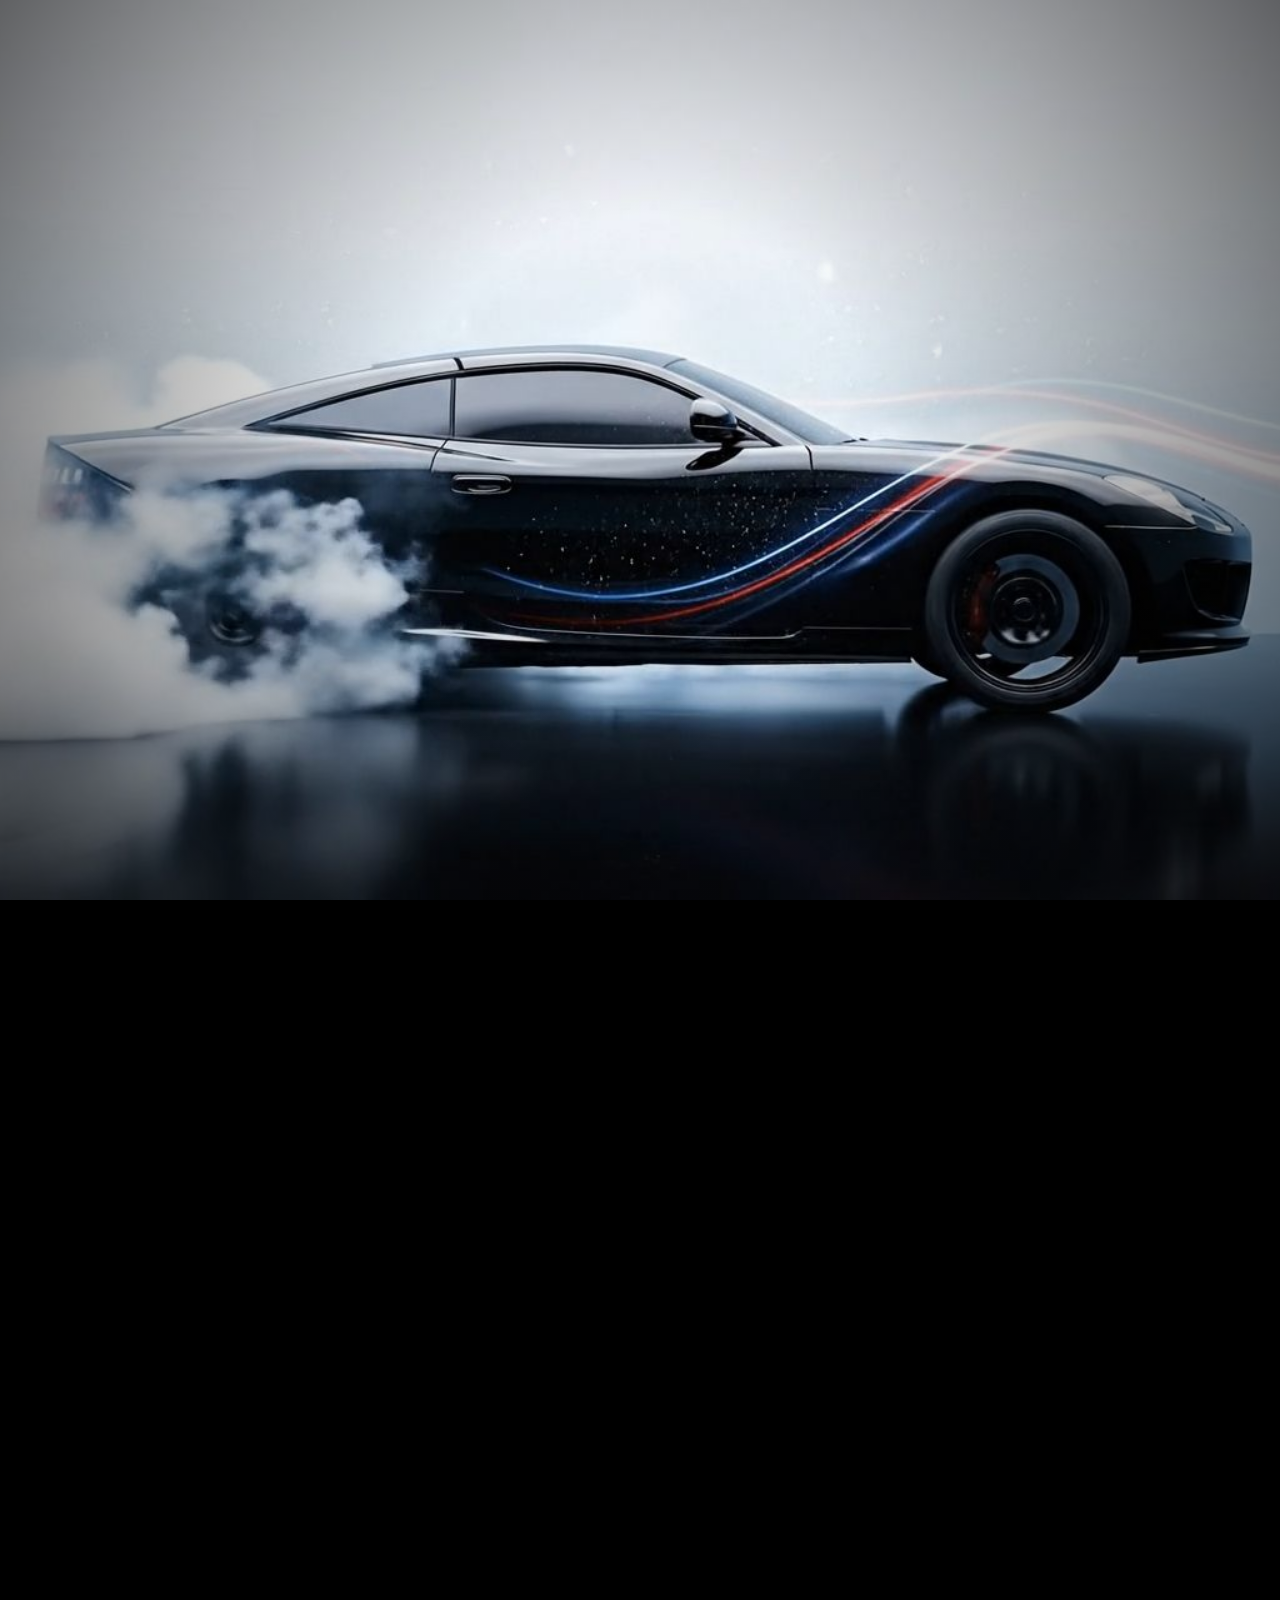
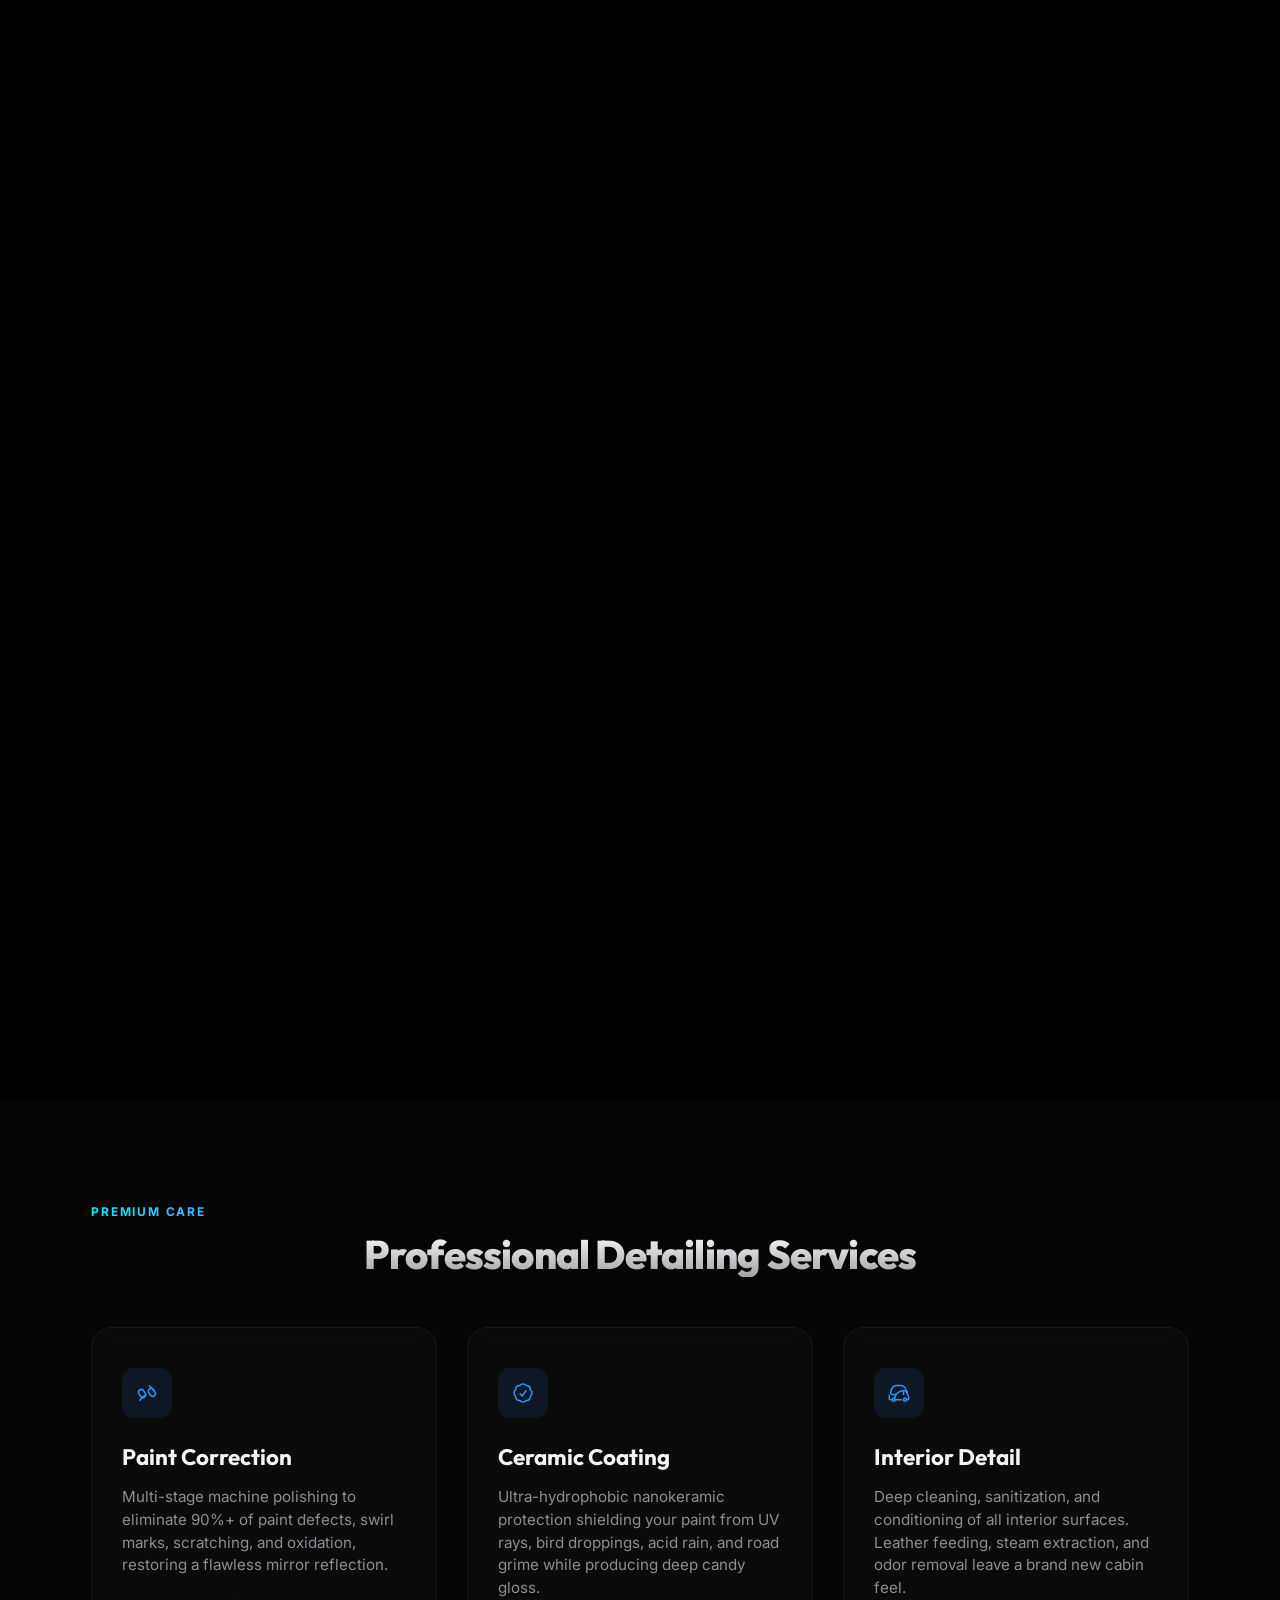
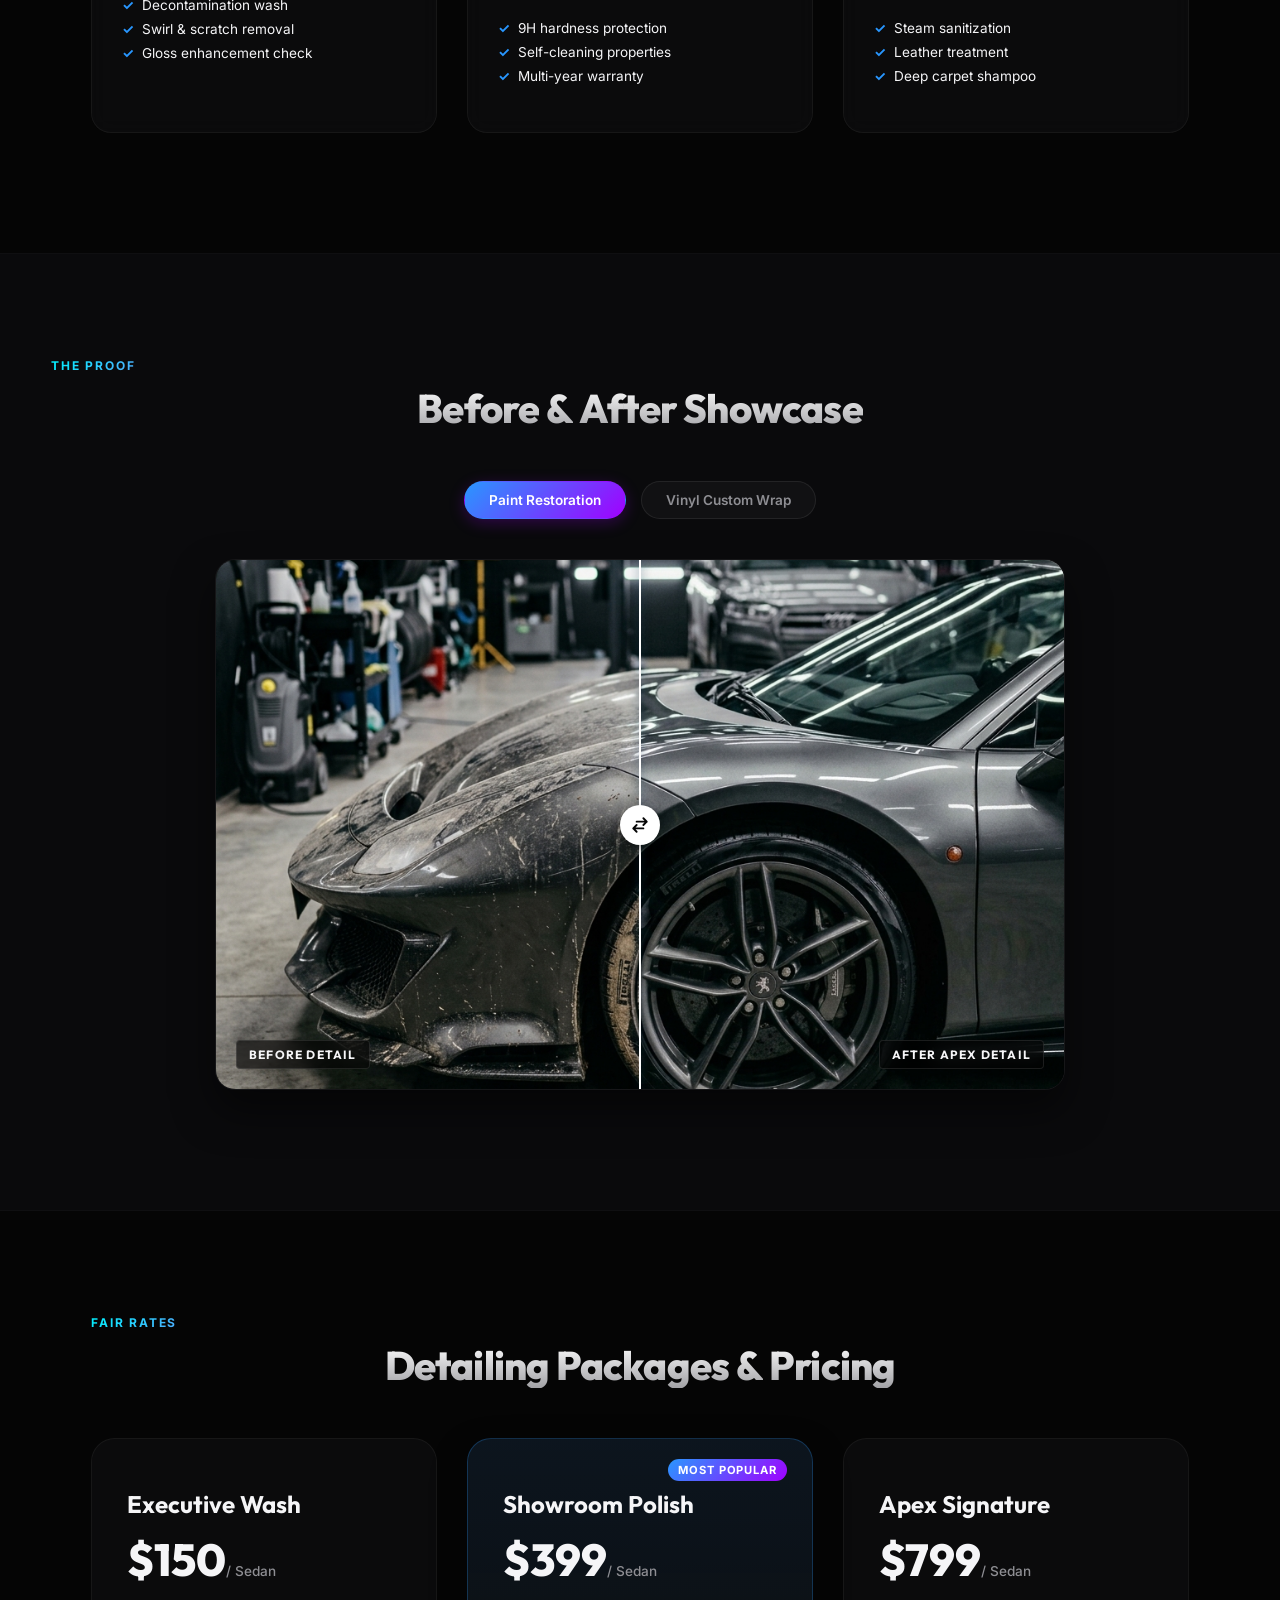
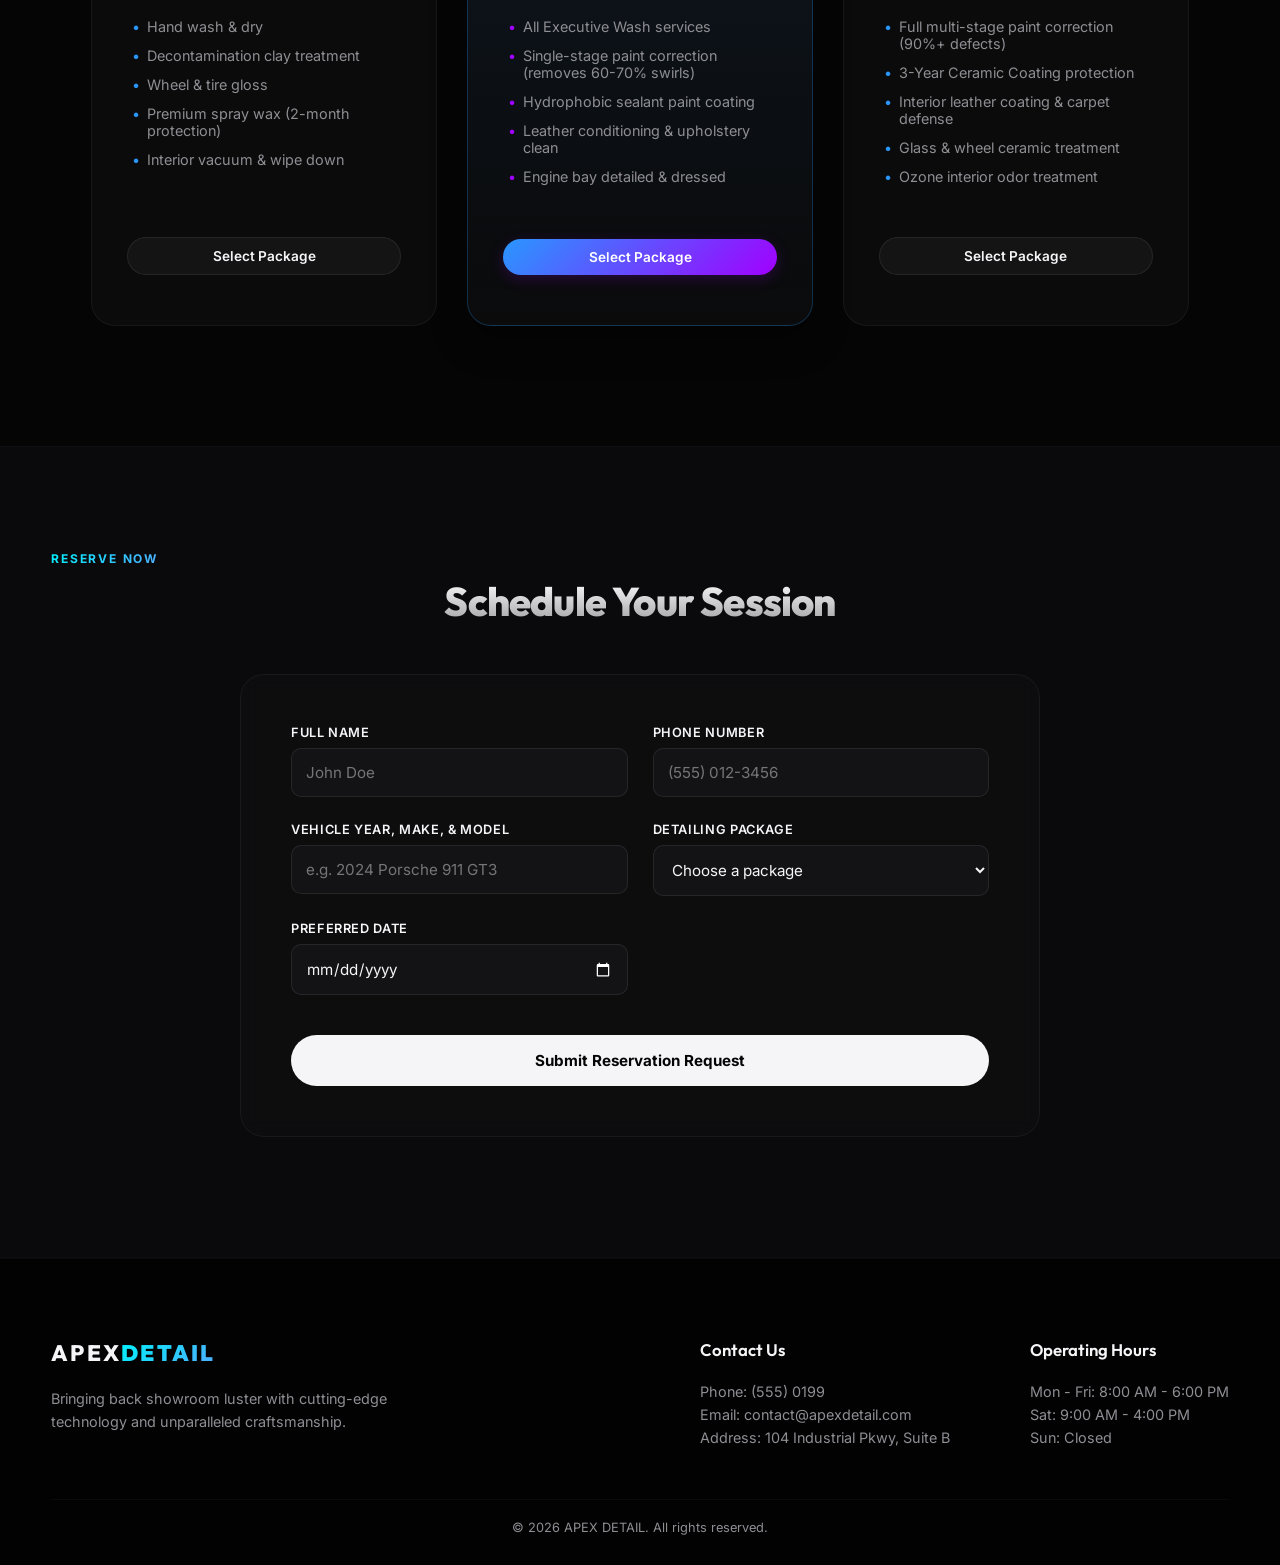
==== index.html @ 8cdaa6b2 "Initial commit" ====
<!DOCTYPE html>
<html lang="en">
<head>
    <meta charset="UTF-8">
    <meta name="viewport" content="width=device-width, initial-scale=1.0">
    <title>APEX DETAIL | High-End Automotive Detailing</title>
    <!-- Google Fonts for typography -->
    <link rel="preconnect" href="https://fonts.googleapis.com">
    <link rel="preconnect" href="https://fonts.gstatic.com" crossorigin>
    <link href="https://fonts.googleapis.com/css2?family=Inter:wght@300;400;500;600;700&family=Outfit:wght@400;500;600;700;800;900&display=swap" rel="stylesheet">
    <link rel="stylesheet" href="styles.css">
</head>
<body>
    <!-- Preloader Overlay -->
    <div id="loader-overlay" class="loader-overlay">
        <div class="loader-bar-container">
            <div id="loader-bar-fill" class="loader-bar-fill"></div>
        </div>
    </div>

    <!-- Main Sticky Canvas Hero -->
    <div class="hero-scroll-container">
        <div class="canvas-container">
            <canvas id="animation-canvas"></canvas>
            <div class="canvas-gradient-overlay"></div>
        </div>
    </div>

    <!-- Hidden / Fade-in Sticky Header -->
    <header class="main-header" id="main-header">
        <div class="header-container">
            <a href="#" class="logo">APEX<span>DETAIL</span></a>
            <nav class="nav-links">
                <a href="#services">Services</a>
                <a href="#before-after">Showcase</a>
                <a href="#pricing">Pricing</a>
                <a href="#booking">Book Now</a>
            </nav>
            <div class="header-actions">
                <a href="tel:+15550199" class="phone-link">
                    <svg xmlns="http://www.w3.org/2000/svg" viewBox="0 0 24 24" fill="currentColor" width="16" height="16" style="vertical-align: middle; margin-right: 4px;"><path d="M6.62 10.79a15.15 15.15 0 006.59 6.59l2.2-2.2c.27-.27.67-.36 1.02-.24 1.12.37 2.33.57 3.57.57.55 0 1 .45 1 1V20c0 .55-.45 1-1 1-9.39 0-17-7.61-17-17 0-.55.45-1 1-1h3.5c.55 0 1 .45 1 1 0 1.25.2 2.45.57 3.57.11.35.03.74-.25 1.02l-2.2 2.2z"/></svg>
                    (555) 0199
                </a>
                <a href="#booking" class="btn btn-header">Reserve Spot</a>
            </div>
        </div>
    </header>

    <!-- Main Web Content revealed after the scroll animation -->
    <main class="site-content">
        <!-- Services Section -->
        <section id="services" class="content-section">
            <div class="section-container">
                <div class="badge-wrapper animate-on-scroll">
                    <span class="section-badge">Premium Care</span>
                </div>
                <h2 class="section-title text-reveal animate-on-scroll">Professional Detailing Services</h2>
                
                <div class="services-grid">
                    <!-- Service Card 1 -->
                    <div class="service-card animate-on-scroll">
                        <div class="service-icon">
                            <svg xmlns="http://www.w3.org/2000/svg" fill="none" viewBox="0 0 24 24" stroke="currentColor" stroke-width="1.5" width="24" height="24">
                                <path stroke-linecap="round" stroke-linejoin="round" d="M9.53 16.122l.188-.188a3 3 0 00.43-3.74L8.38 9.38a3 3 0 00-3.74-.43l-.188.188a3 3 0 00-.43 3.74l1.77 2.77a3 3 0 003.74.43zM14.47 7.878l-.188.188a3 3 0 00-.43 3.74l1.77 2.77a3 3 0 003.74.43l.188-.188a3 3 0 00.43-3.74l-1.77-2.77a3 3 0 00-3.74-.43z" />
                                <path stroke-linecap="round" stroke-linejoin="round" d="M14.25 4.75L19.25 9.75M4.75 19.25L9.75 14.25" />
                            </svg>
                        </div>
                        <h3>Paint Correction</h3>
                        <p>Multi-stage machine polishing to eliminate 90%+ of paint defects, swirl marks, scratching, and oxidation, restoring a flawless mirror reflection.</p>
                        <ul class="service-list">
                            <li>Decontamination wash</li>
                            <li>Swirl & scratch removal</li>
                            <li>Gloss enhancement check</li>
                        </ul>
                    </div>

                    <!-- Service Card 2 -->
                    <div class="service-card animate-on-scroll">
                        <div class="service-icon">
                            <svg xmlns="http://www.w3.org/2000/svg" fill="none" viewBox="0 0 24 24" stroke="currentColor" stroke-width="1.5" width="24" height="24">
                                <path stroke-linecap="round" stroke-linejoin="round" d="M9 12.75L11.25 15 15 9.75M21 12c0 1.268-.63 2.39-1.593 3.068a3.745 3.745 0 01-1.043 3.296 3.745 3.745 0 01-3.296 1.043A3.745 3.745 0 0112 21c-1.268 0-2.39-.63-3.068-1.593a3.746 3.746 0 01-3.296-1.043 3.746 3.746 0 01-1.043-3.296A3.745 3.745 0 013 12c0-1.268.63-2.39 1.593-3.068a3.745 3.745 0 011.043-3.296 3.746 3.746 0 013.296-1.043A3.746 3.746 0 0112 3c1.268 0 2.39.63 3.068 1.593a3.746 3.746 0 013.296 1.043 3.746 3.746 0 011.043 3.296A3.745 3.745 0 0121 12z" />
                            </svg>
                        </div>
                        <h3>Ceramic Coating</h3>
                        <p>Ultra-hydrophobic nanokeramic protection shielding your paint from UV rays, bird droppings, acid rain, and road grime while producing deep candy gloss.</p>
                        <ul class="service-list">
                            <li>9H hardness protection</li>
                            <li>Self-cleaning properties</li>
                            <li>Multi-year warranty</li>
                        </ul>
                    </div>

                    <!-- Service Card 3 -->
                    <div class="service-card animate-on-scroll">
                        <div class="service-icon">
                            <svg xmlns="http://www.w3.org/2000/svg" fill="none" viewBox="0 0 24 24" stroke="currentColor" stroke-width="1.5" width="24" height="24">
                                <path stroke-linecap="round" stroke-linejoin="round" d="M8.25 18.75a1.5 1.5 0 01-3 0m3 0a1.5 1.5 0 00-3 0m3 0h6m-9 0H3.375a1.125 1.125 0 01-1.125-1.125V14.25m17.25 4.5a1.5 1.5 0 01-3 0m3 0a1.5 1.5 0 00-3 0m3 0h1.125c.621 0 1.129-.504 1.09-1.124l-.077-1.248a8.978 8.978 0 00-2.528-5.468A5.962 5.962 0 0014.25 4.5h-4.5a5.962 5.962 0 00-3.375 1.037 8.978 8.978 0 00-2.528 5.468l-.077 1.248a1.128 1.128 0 001.09 1.124H9m11.25-1.5v-1.125c0-.621-.504-1.125-1.125-1.125H16.5a9 9 0 00-9 9M16.5 13.5v-2.25" />
                            </svg>
                        </div>
                        <h3>Interior Detail</h3>
                        <p>Deep cleaning, sanitization, and conditioning of all interior surfaces. Leather feeding, steam extraction, and odor removal leave a brand new cabin feel.</p>
                        <ul class="service-list">
                            <li>Steam sanitization</li>
                            <li>Leather treatment</li>
                            <li>Deep carpet shampoo</li>
                        </ul>
                    </div>
                </div>
            </div>
        </section>

        <!-- Before & After Comparison Showcase -->
        <section id="before-after" class="content-section section-alt">
            <div class="section-container">
                <div class="badge-wrapper animate-on-scroll">
                    <span class="section-badge">The Proof</span>
                </div>
                <h2 class="section-title text-reveal animate-on-scroll">Before & After Showcase</h2>
                
                <!-- Toggle Tabs -->
                <div class="showcase-tabs animate-on-scroll">
                    <button class="tab-btn active" data-target="paint">Paint Restoration</button>
                    <button class="tab-btn" data-target="wrap">Vinyl Custom Wrap</button>
                </div>
                
                <div class="slider-wrapper animate-on-scroll">
                    <div class="before-after-container" id="before-after-container">
                        <!-- Before Image Container -->
                        <div class="img-container before-image">
                            <img src="car_before.jpg" alt="Car before detailing" id="slider-before-img">
                            <div class="image-label label-before" id="slider-before-label">BEFORE DETAIL</div>
                        </div>
                        <!-- After Image Container (Clipped dynamically by JS) -->
                        <div class="img-container after-image" id="after-image-container">
                            <img src="car_after.jpg" alt="Car after detailing" id="slider-after-img">
                            <div class="image-label label-after" id="slider-after-label">AFTER APEX DETAIL</div>
                        </div>
                        <!-- Interactive Handle Line -->
                        <div class="slider-handle" id="slider-handle">
                            <div class="slider-line"></div>
                            <div class="slider-button">
                                <svg xmlns="http://www.w3.org/2000/svg" fill="none" viewBox="0 0 24 24" stroke="currentColor" stroke-width="2.5" width="18" height="18">
                                    <path stroke-linecap="round" stroke-linejoin="round" d="M7.5 21L3 16.5m0 0L7.5 12M3 16.5h13.5m0-13.5L21 7.5m0 0L16.5 12M21 7.5H7.5" />
                                </svg>
                            </div>
                        </div>
                    </div>
                </div>
            </div>
        </section>

        <!-- Pricing Packages Section -->
        <section id="pricing" class="content-section">
            <div class="section-container">
                <div class="badge-wrapper animate-on-scroll">
                    <span class="section-badge">Fair Rates</span>
                </div>
                <h2 class="section-title text-reveal animate-on-scroll">Detailing Packages & Pricing</h2>

                <div class="pricing-grid">
                    <!-- Card 1 -->
                    <div class="pricing-card animate-on-scroll">
                        <div class="pricing-header">
                            <h3>Executive Wash</h3>
                            <div class="price">$150<span>/ Sedan</span></div>
                        </div>
                        <ul class="pricing-features">
                            <li>Hand wash & dry</li>
                            <li>Decontamination clay treatment</li>
                            <li>Wheel & tire gloss</li>
                            <li>Premium spray wax (2-month protection)</li>
                            <li>Interior vacuum & wipe down</li>
                        </ul>
                        <a href="#booking" class="btn btn-pricing-secondary">Select Package</a>
                    </div>

                    <!-- Card 2 (Featured) -->
                    <div class="pricing-card featured animate-on-scroll">
                        <div class="pricing-badge">Most Popular</div>
                        <div class="pricing-header">
                            <h3>Showroom Polish</h3>
                            <div class="price">$399<span>/ Sedan</span></div>
                        </div>
                        <ul class="pricing-features">
                            <li>All Executive Wash services</li>
                            <li>Single-stage paint correction (removes 60-70% swirls)</li>
                            <li>Hydrophobic sealant paint coating</li>
                            <li>Leather conditioning & upholstery clean</li>
                            <li>Engine bay detailed & dressed</li>
                        </ul>
                        <a href="#booking" class="btn btn-pricing-primary">Select Package</a>
                    </div>

                    <!-- Card 3 -->
                    <div class="pricing-card animate-on-scroll">
                        <div class="pricing-header">
                            <h3>Apex Signature</h3>
                            <div class="price">$799<span>/ Sedan</span></div>
                        </div>
                        <ul class="pricing-features">
                            <li>Full multi-stage paint correction (90%+ defects)</li>
                            <li>3-Year Ceramic Coating protection</li>
                            <li>Interior leather coating & carpet defense</li>
                            <li>Glass & wheel ceramic treatment</li>
                            <li>Ozone interior odor treatment</li>
                        </ul>
                        <a href="#booking" class="btn btn-pricing-secondary">Select Package</a>
                    </div>
                </div>
            </div>
        </section>

        <!-- Booking Section -->
        <section id="booking" class="content-section section-alt">
            <div class="section-container">
                <div class="badge-wrapper animate-on-scroll">
                    <span class="section-badge">Reserve Now</span>
                </div>
                <h2 class="section-title text-reveal animate-on-scroll">Schedule Your Session</h2>
                
                <div class="booking-wrapper animate-on-scroll">
                    <form class="booking-form" id="booking-form" onsubmit="event.preventDefault(); alert('Booking Request Received! We will call you shortly to confirm your date.');">
                        <div class="form-row">
                            <div class="form-group">
                                <label for="client-name">Full Name</label>
                                <input type="text" id="client-name" required placeholder="John Doe">
                            </div>
                            <div class="form-group">
                                <label for="client-phone">Phone Number</label>
                                <input type="tel" id="client-phone" required placeholder="(555) 012-3456">
                            </div>
                        </div>
                        <div class="form-row">
                            <div class="form-group">
                                <label for="car-info">Vehicle Year, Make, & Model</label>
                                <input type="text" id="car-info" required placeholder="e.g. 2024 Porsche 911 GT3">
                            </div>
                            <div class="form-group">
                                <label for="package-select">Detailing Package</label>
                                <select id="package-select" required>
                                    <option value="" disabled selected>Choose a package</option>
                                    <option value="wash">Executive Wash - $150</option>
                                    <option value="polish">Showroom Polish - $399</option>
                                    <option value="signature">Apex Signature - $799</option>
                                </select>
                            </div>
                        </div>
                        <div class="form-row">
                            <div class="form-group">
                                <label for="booking-date">Preferred Date</label>
                                <input type="date" id="booking-date" required>
                            </div>
                        </div>
                        <button type="submit" class="btn btn-submit">Submit Reservation Request</button>
                    </form>
                </div>
            </div>
        </section>
    </main>

    <!-- Footer -->
    <footer class="main-footer">
        <div class="footer-container">
            <div class="footer-left">
                <div class="logo">APEX<span>DETAIL</span></div>
                <p>Bringing back showroom luster with cutting-edge technology and unparalleled craftsmanship.</p>
            </div>
            <div class="footer-right">
                <div class="footer-contact">
                    <h4>Contact Us</h4>
                    <p>Phone: (555) 0199</p>
                    <p>Email: contact@apexdetail.com</p>
                    <p>Address: 104 Industrial Pkwy, Suite B</p>
                </div>
                <div class="footer-hours">
                    <h4>Operating Hours</h4>
                    <p>Mon - Fri: 8:00 AM - 6:00 PM</p>
                    <p>Sat: 9:00 AM - 4:00 PM</p>
                    <p>Sun: Closed</p>
                </div>
            </div>
        </div>
        <div class="footer-bottom">
            <p>&copy; 2026 APEX DETAIL. All rights reserved.</p>
        </div>
    </footer>

    <script src="app.js"></script>
</body>
</html>
---- styles.css ----
/* Modern Dark Premium Detailing Stylesheet */

/* --- CSS Variables & Design System --- */
:root {
    --bg-color: #050505;
    --bg-alt: #0a0a0c;
    --card-bg: rgba(15, 15, 18, 0.6);
    --card-border: rgba(255, 255, 255, 0.05);
    --text-primary: #f5f5f7;
    --text-secondary: #8e8e93;
    --accent-color: #2997ff;
    --accent-glow: rgba(41, 151, 255, 0.25);
    --accent-gradient: linear-gradient(135deg, #00f2fe 0%, #4facfe 100%);
    --accent-purple: #a100ff;
    --accent-purple-gradient: linear-gradient(135deg, #2997ff 0%, #a100ff 100%);
    --font-sans: 'Inter', -apple-system, BlinkMacSystemFont, "Segoe UI", Roboto, sans-serif;
    --font-heading: 'Outfit', sans-serif;
    --transition-smooth: all 0.6s cubic-bezier(0.16, 1, 0.3, 1);
    --transition-snappy: all 0.2s ease;
}

/* --- Base Reset & Clean Layout --- */
* {
    margin: 0;
    padding: 0;
    box-sizing: border-box;
}

html {
    scroll-behavior: smooth;
    background-color: var(--bg-color);
    /* Hide scrollbars to comply with "no bars" while allowing scrolling */
    -ms-overflow-style: none;  /* IE and Edge */
    scrollbar-width: none;  /* Firefox */
}

html::-webkit-scrollbar {
    display: none; /* Chrome, Safari, Opera */
}

body {
    width: 100%;
    min-height: 100vh;
    color: var(--text-primary);
    font-family: var(--font-sans);
    overflow-x: hidden;
}

/* --- Minimalist Loading Screen --- */
.loader-overlay {
    position: fixed;
    top: 0;
    left: 0;
    width: 100vw;
    height: 100vh;
    background-color: #020202;
    z-index: 9999;
    display: flex;
    justify-content: center;
    align-items: center;
    transition: opacity 0.8s cubic-bezier(0.16, 1, 0.3, 1), visibility 0.8s;
}

.loader-overlay.fade-out {
    opacity: 0;
    visibility: hidden;
}

.loader-bar-container {
    width: 240px;
    height: 4px;
    background-color: rgba(255, 255, 255, 0.08);
    border-radius: 2px;
    overflow: hidden;
    position: relative;
}

.loader-bar-fill {
    width: 0%;
    height: 100%;
    background: var(--accent-purple-gradient);
    box-shadow: 0 0 12px var(--accent-glow);
    border-radius: 2px;
    transition: width 0.1s ease-out;
}

/* --- Sticky Canvas Hero --- */
.hero-scroll-container {
    position: relative;
    width: 100%;
    height: 300vh; /* Controlled scrolling length for canvas animation */
    background-color: #000;
}

.canvas-container {
    position: sticky;
    top: 0;
    width: 100%;
    height: 100vh;
    z-index: 1;
    overflow: hidden;
    background-color: #000;
}

#animation-canvas {
    display: block;
    width: 100%;
    height: 100%;
    object-fit: cover;
}

.canvas-gradient-overlay {
    position: absolute;
    top: 0;
    left: 0;
    width: 100%;
    height: 100%;
    background: radial-gradient(circle at center, transparent 30%, rgba(0, 0, 0, 0.6) 100%);
    pointer-events: none;
}

/* --- Sticky Header / Top Bar --- */
.main-header {
    position: fixed;
    top: 0;
    left: 0;
    width: 100%;
    height: 75px;
    z-index: 100;
    background: rgba(5, 5, 7, 0.7);
    backdrop-filter: blur(20px);
    -webkit-backdrop-filter: blur(20px);
    border-bottom: 1px solid rgba(255, 255, 255, 0.05);
    
    /* Animation state: initially hidden */
    transform: translateY(-100%);
    opacity: 0;
    pointer-events: none;
    transition: transform 0.6s cubic-bezier(0.16, 1, 0.3, 1), opacity 0.6s ease;
}

.main-header.visible {
    transform: translateY(0);
    opacity: 1;
    pointer-events: auto;
}

.header-container {
    max-width: 1200px;
    height: 100%;
    margin: 0 auto;
    padding: 0 4%;
    display: flex;
    justify-content: space-between;
    align-items: center;
}

.logo {
    font-family: var(--font-heading);
    font-weight: 800;
    font-size: 1.4rem;
    letter-spacing: 0.1em;
    color: var(--text-primary);
    text-decoration: none;
    text-transform: uppercase;
}

.logo span {
    background: var(--accent-gradient);
    -webkit-background-clip: text;
    -webkit-text-fill-color: transparent;
    font-weight: 900;
}

.nav-links {
    display: flex;
    gap: 30px;
}

.nav-links a {
    color: var(--text-secondary);
    text-decoration: none;
    font-size: 0.9rem;
    font-weight: 500;
    transition: var(--transition-snappy);
    position: relative;
    padding: 6px 0;
}

.nav-links a:hover {
    color: var(--text-primary);
}

.nav-links a::after {
    content: '';
    position: absolute;
    bottom: 0;
    left: 0;
    width: 0;
    height: 2px;
    background: var(--accent-gradient);
    transition: var(--transition-snappy);
}

.nav-links a:hover::after {
    width: 100%;
}

.header-actions {
    display: flex;
    align-items: center;
    gap: 20px;
}

.phone-link {
    color: var(--text-primary);
    text-decoration: none;
    font-size: 0.9rem;
    font-weight: 600;
    transition: var(--transition-snappy);
}

.phone-link:hover {
    color: var(--accent-color);
}

/* --- Common Components (Buttons, Badges) --- */
.btn {
    display: inline-block;
    padding: 10px 24px;
    font-family: var(--font-sans);
    font-weight: 600;
    font-size: 0.85rem;
    border-radius: 30px;
    border: none;
    cursor: pointer;
    text-decoration: none;
    text-align: center;
    transition: var(--transition-smooth);
}

.btn-header {
    background: var(--text-primary);
    color: var(--bg-color);
}

.btn-header:hover {
    background: #ffffff;
    transform: translateY(-2px);
    box-shadow: 0 4px 15px rgba(255, 255, 255, 0.1);
}

.section-badge {
    display: inline-block;
    font-size: 0.75rem;
    font-weight: 700;
    text-transform: uppercase;
    letter-spacing: 0.15em;
    background: var(--accent-gradient);
    -webkit-background-clip: text;
    -webkit-text-fill-color: transparent;
    margin-bottom: 12px;
}

.section-title {
    font-family: var(--font-heading);
    font-weight: 800;
    font-size: 2.5rem;
    letter-spacing: -0.02em;
    line-height: 1.15;
    margin-bottom: 50px;
    text-align: center;
    background: linear-gradient(180deg, #ffffff 0%, #a2a2a6 100%);
    -webkit-background-clip: text;
    -webkit-text-fill-color: transparent;
}

/* --- Text Reveal Mask Animations --- */
.word-wrapper {
    display: inline-block;
    overflow: hidden;
    vertical-align: bottom;
    padding-bottom: 6px; /* Prevents text descender cut-off (e.g. y, g, p) */
    margin-bottom: -6px;
}

.word-inner {
    display: inline-block;
    transform: translateY(105%);
    transition: transform 0.9s cubic-bezier(0.16, 1, 0.3, 1);
    /* Set text background gradient again to ensure spans receive it */
    background: linear-gradient(180deg, #ffffff 0%, #a2a2a6 100%);
    -webkit-background-clip: text;
    -webkit-text-fill-color: transparent;
}

.text-reveal.active .word-inner {
    transform: translateY(0);
}

/* --- Site Content Structure --- */
.site-content {
    position: relative;
    z-index: 2;
    background: var(--bg-color);
    width: 100%;
}

.content-section {
    padding: 100px 4% 120px 4%;
    max-width: 1200px;
    margin: 0 auto;
    width: 100%;
}

.section-alt {
    max-width: 100%;
    background-color: var(--bg-alt);
    border-top: 1px solid rgba(255, 255, 255, 0.02);
    border-bottom: 1px solid rgba(255, 255, 255, 0.02);
}

.section-alt .section-container {
    max-width: 1200px;
    margin: 0 auto;
}

/* --- Services Section --- */
.services-grid {
    display: grid;
    grid-template-columns: repeat(3, 1fr);
    gap: 30px;
    margin-top: 20px;
}

.service-card {
    background: var(--card-bg);
    border: 1px solid var(--card-border);
    border-radius: 20px;
    padding: 40px 30px;
    backdrop-filter: blur(10px);
    -webkit-backdrop-filter: blur(10px);
    transition: var(--transition-smooth);
}

.service-card:hover {
    transform: translateY(-8px);
    border-color: rgba(41, 151, 255, 0.25);
    box-shadow: 0 15px 35px rgba(0, 0, 0, 0.4), 
                0 0 20px rgba(41, 151, 255, 0.05);
}

.service-icon {
    width: 50px;
    height: 50px;
    border-radius: 12px;
    background: rgba(41, 151, 255, 0.1);
    display: flex;
    justify-content: center;
    align-items: center;
    color: var(--accent-color);
    margin-bottom: 25px;
}

.service-card h3 {
    font-family: var(--font-heading);
    font-size: 1.4rem;
    font-weight: 700;
    margin-bottom: 15px;
    color: var(--text-primary);
}

.service-card p {
    font-size: 0.95rem;
    line-height: 1.5;
    color: var(--text-secondary);
    margin-bottom: 20px;
}

.service-list {
    list-style: none;
}

.service-list li {
    font-size: 0.85rem;
    color: var(--text-primary);
    margin-bottom: 8px;
    display: flex;
    align-items: center;
    gap: 8px;
}

.service-list li::before {
    content: '✓';
    color: var(--accent-color);
    font-weight: bold;
}

/* Showcase Toggle Tabs */
.showcase-tabs {
    display: flex;
    justify-content: center;
    gap: 15px;
    margin-bottom: 40px;
}

.tab-btn {
    padding: 10px 24px;
    font-family: var(--font-sans);
    font-weight: 600;
    font-size: 0.85rem;
    color: var(--text-secondary);
    background: rgba(255, 255, 255, 0.03);
    border: 1px solid rgba(255, 255, 255, 0.08);
    border-radius: 30px;
    cursor: pointer;
    transition: var(--transition-smooth);
}

.tab-btn:hover {
    color: var(--text-primary);
    border-color: rgba(255, 255, 255, 0.15);
    transform: translateY(-1px);
}

.tab-btn.active {
    color: #ffffff;
    background: var(--accent-purple-gradient);
    border-color: transparent;
    box-shadow: 0 4px 15px rgba(161, 0, 255, 0.25);
}

/* --- Interactive Before & After Section --- */
.slider-wrapper {
    max-width: 850px;
    margin: 0 auto;
}

.before-after-container {
    position: relative;
    width: 100%;
    aspect-ratio: 16 / 10;
    overflow: hidden;
    border-radius: 20px;
    border: 1px solid var(--card-border);
    box-shadow: 0 20px 40px rgba(0, 0, 0, 0.5);
    cursor: ew-resize;
    user-select: none;
    transition: opacity 0.22s ease;
}

.img-container {
    position: absolute;
    top: 0;
    left: 0;
    width: 100%;
    height: 100%;
}

.img-container img {
    width: 100%;
    height: 100%;
    object-fit: cover;
    display: block;
}

.before-image {
    z-index: 10;
}

.after-image {
    z-index: 20;
    /* Clipped dynamically in JS; 50% initial state */
    clip-path: inset(0 0 0 50%);
}

.image-label {
    position: absolute;
    bottom: 20px;
    font-family: var(--font-heading);
    font-size: 0.75rem;
    font-weight: 700;
    letter-spacing: 0.1em;
    padding: 6px 12px;
    background: rgba(0, 0, 0, 0.6);
    border: 1px solid rgba(255, 255, 255, 0.1);
    backdrop-filter: blur(10px);
    border-radius: 4px;
    color: var(--text-primary);
    pointer-events: none;
}

.label-before {
    left: 20px;
}

.label-after {
    right: 20px;
}

/* Drag Handle */
.slider-handle {
    position: absolute;
    top: 0;
    left: 50%;
    width: 0;
    height: 100%;
    z-index: 30;
    pointer-events: none;
}

.slider-line {
    position: absolute;
    left: -1px;
    top: 0;
    width: 2px;
    height: 100%;
    background-color: #ffffff;
    box-shadow: 0 0 10px rgba(0, 0, 0, 0.5), 0 0 8px var(--accent-glow);
}

.slider-button {
    position: absolute;
    left: -20px;
    top: 50%;
    transform: translateY(-50%);
    width: 40px;
    height: 40px;
    background-color: #ffffff;
    border-radius: 50%;
    display: flex;
    justify-content: center;
    align-items: center;
    color: var(--bg-color);
    box-shadow: 0 4px 10px rgba(0, 0, 0, 0.4);
    transition: transform 0.2s ease, background-color 0.2s ease;
}

.before-after-container:hover .slider-button {
    transform: translateY(-50%) scale(1.1);
}

/* --- Pricing Section --- */
.pricing-grid {
    display: grid;
    grid-template-columns: repeat(3, 1fr);
    gap: 30px;
    align-items: stretch;
}

.pricing-card {
    background: var(--card-bg);
    border: 1px solid var(--card-border);
    border-radius: 24px;
    padding: 50px 35px;
    display: flex;
    flex-direction: column;
    position: relative;
    transition: var(--transition-smooth);
}

.pricing-card:hover {
    transform: translateY(-5px);
    border-color: rgba(255, 255, 255, 0.1);
}

.pricing-card.featured {
    background: linear-gradient(180deg, rgba(41, 151, 255, 0.08) 0%, rgba(5, 5, 5, 0) 100%), var(--card-bg);
    border: 1px solid rgba(41, 151, 255, 0.25);
    box-shadow: 0 15px 35px rgba(0, 0, 0, 0.4);
}

.pricing-badge {
    position: absolute;
    top: 20px;
    right: 25px;
    font-size: 0.7rem;
    font-weight: 700;
    letter-spacing: 0.08em;
    text-transform: uppercase;
    background: var(--accent-purple-gradient);
    color: #ffffff;
    padding: 4px 10px;
    border-radius: 20px;
}

.pricing-header {
    margin-bottom: 30px;
}

.pricing-header h3 {
    font-family: var(--font-heading);
    font-size: 1.5rem;
    font-weight: 700;
    margin-bottom: 12px;
}

.price {
    font-family: var(--font-heading);
    font-size: 2.8rem;
    font-weight: 800;
    color: var(--text-primary);
}

.price span {
    font-size: 0.85rem;
    font-family: var(--font-sans);
    font-weight: 500;
    color: var(--text-secondary);
}

.pricing-features {
    list-style: none;
    margin-bottom: 40px;
    flex-grow: 1;
}

.pricing-features li {
    font-size: 0.9rem;
    color: var(--text-secondary);
    margin-bottom: 12px;
    padding-left: 20px;
    position: relative;
}

.pricing-features li::before {
    content: '•';
    position: absolute;
    left: 5px;
    color: var(--accent-color);
}

.pricing-card.featured .pricing-features li::before {
    color: var(--accent-purple);
}

.btn-pricing-secondary {
    background: rgba(255, 255, 255, 0.04);
    color: var(--text-primary);
    border: 1px solid rgba(255, 255, 255, 0.08);
}

.btn-pricing-secondary:hover {
    background: rgba(255, 255, 255, 0.08);
    transform: translateY(-2px);
}

.btn-pricing-primary {
    background: var(--accent-purple-gradient);
    color: #ffffff;
    box-shadow: 0 4px 15px rgba(161, 0, 255, 0.2);
}

.btn-pricing-primary:hover {
    transform: translateY(-2px);
    box-shadow: 0 6px 20px rgba(161, 0, 255, 0.4);
}

/* --- Booking Section --- */
.booking-wrapper {
    max-width: 800px;
    margin: 0 auto;
    background: var(--card-bg);
    border: 1px solid var(--card-border);
    border-radius: 24px;
    padding: 50px;
    backdrop-filter: blur(10px);
}

.booking-form {
    display: flex;
    flex-direction: column;
    gap: 25px;
}

.form-row {
    display: grid;
    grid-template-columns: repeat(2, 1fr);
    gap: 25px;
}

@media (max-width: 768px) {
    .form-row {
        grid-template-columns: 1fr;
    }
}

.form-group {
    display: flex;
    flex-direction: column;
    gap: 8px;
}

.form-group label {
    font-size: 0.8rem;
    font-weight: 600;
    color: var(--text-primary);
    text-transform: uppercase;
    letter-spacing: 0.05em;
}

.form-group input, 
.form-group select {
    background: rgba(255, 255, 255, 0.03);
    border: 1px solid rgba(255, 255, 255, 0.08);
    border-radius: 10px;
    padding: 14px;
    color: var(--text-primary);
    font-family: var(--font-sans);
    font-size: 0.95rem;
    transition: var(--transition-snappy);
    width: 100%;
}

.form-group input:focus, 
.form-group select:focus {
    outline: none;
    border-color: var(--accent-color);
    box-shadow: 0 0 10px rgba(41, 151, 255, 0.15);
    background: rgba(255, 255, 255, 0.05);
}

/* Customize date picker styling on dark theme */
.form-group input[type="date"]::-webkit-calendar-picker-indicator {
    filter: invert(1);
    cursor: pointer;
}

.btn-submit {
    background: var(--text-primary);
    color: var(--bg-color);
    padding: 16px 30px;
    font-size: 0.95rem;
    font-weight: 700;
    margin-top: 15px;
}

.btn-submit:hover {
    background: #ffffff;
    box-shadow: 0 5px 20px rgba(255, 255, 255, 0.15);
    transform: translateY(-2px);
}

/* --- Footer --- */
.main-footer {
    background: #020203;
    border-top: 1px solid rgba(255, 255, 255, 0.03);
    padding: 80px 4% 30px 4%;
}

.footer-container {
    max-width: 1200px;
    margin: 0 auto;
    display: flex;
    justify-content: space-between;
    gap: 50px;
}

.footer-left {
    max-width: 400px;
}

.footer-left .logo {
    margin-bottom: 20px;
}

.footer-left p {
    font-size: 0.9rem;
    line-height: 1.6;
    color: var(--text-secondary);
}

.footer-right {
    display: flex;
    gap: 80px;
}

.footer-contact h4,
.footer-hours h4 {
    font-family: var(--font-heading);
    font-size: 1.05rem;
    font-weight: 600;
    margin-bottom: 20px;
    color: var(--text-primary);
}

.footer-contact p,
.footer-hours p {
    font-size: 0.9rem;
    line-height: 1.6;
    color: var(--text-secondary);
}

.footer-bottom {
    max-width: 1200px;
    margin: 50px auto 0 auto;
    padding-top: 20px;
    border-top: 1px solid rgba(255, 255, 255, 0.03);
    display: flex;
    justify-content: center;
    font-size: 0.8rem;
    color: var(--text-secondary);
}

/* --- Scroll Entrance Animations --- */
.animate-on-scroll {
    opacity: 0;
    transform: translateY(30px);
    transition: opacity 1s cubic-bezier(0.16, 1, 0.3, 1), 
                transform 1.1s cubic-bezier(0.16, 1, 0.3, 1);
}

.animate-on-scroll.active {
    opacity: 1;
    transform: translateY(0);
}

/* Add stagger delays using custom classes */
.services-grid .service-card:nth-child(1) { transition-delay: 0s; }
.services-grid .service-card:nth-child(2) { transition-delay: 0.15s; }
.services-grid .service-card:nth-child(3) { transition-delay: 0.3s; }

.pricing-grid .pricing-card:nth-child(1) { transition-delay: 0s; }
.pricing-grid .pricing-card:nth-child(2) { transition-delay: 0.15s; }
.pricing-grid .pricing-card:nth-child(3) { transition-delay: 0.3s; }

/* --- Responsive Adjustments --- */
@media (max-width: 992px) {
    .services-grid, 
    .pricing-grid {
        grid-template-columns: 1fr;
        gap: 25px;
    }
    
    .pricing-card.featured {
        order: -1; /* Make standard packages stack nicely on mobile */
    }
    
    .footer-container {
        flex-direction: column;
        gap: 40px;
    }
    
    .footer-right {
        flex-direction: column;
        gap: 40px;
    }
    
    .section-title {
        font-size: 2rem;
    }
}

@media (max-width: 600px) {
    .nav-links {
        display: none; /* Simple mobile stack or hide links for simplicity */
    }
    
    .header-actions .btn {
        padding: 8px 16px;
    }
    
    .booking-wrapper {
        padding: 30px 20px;
    }
}
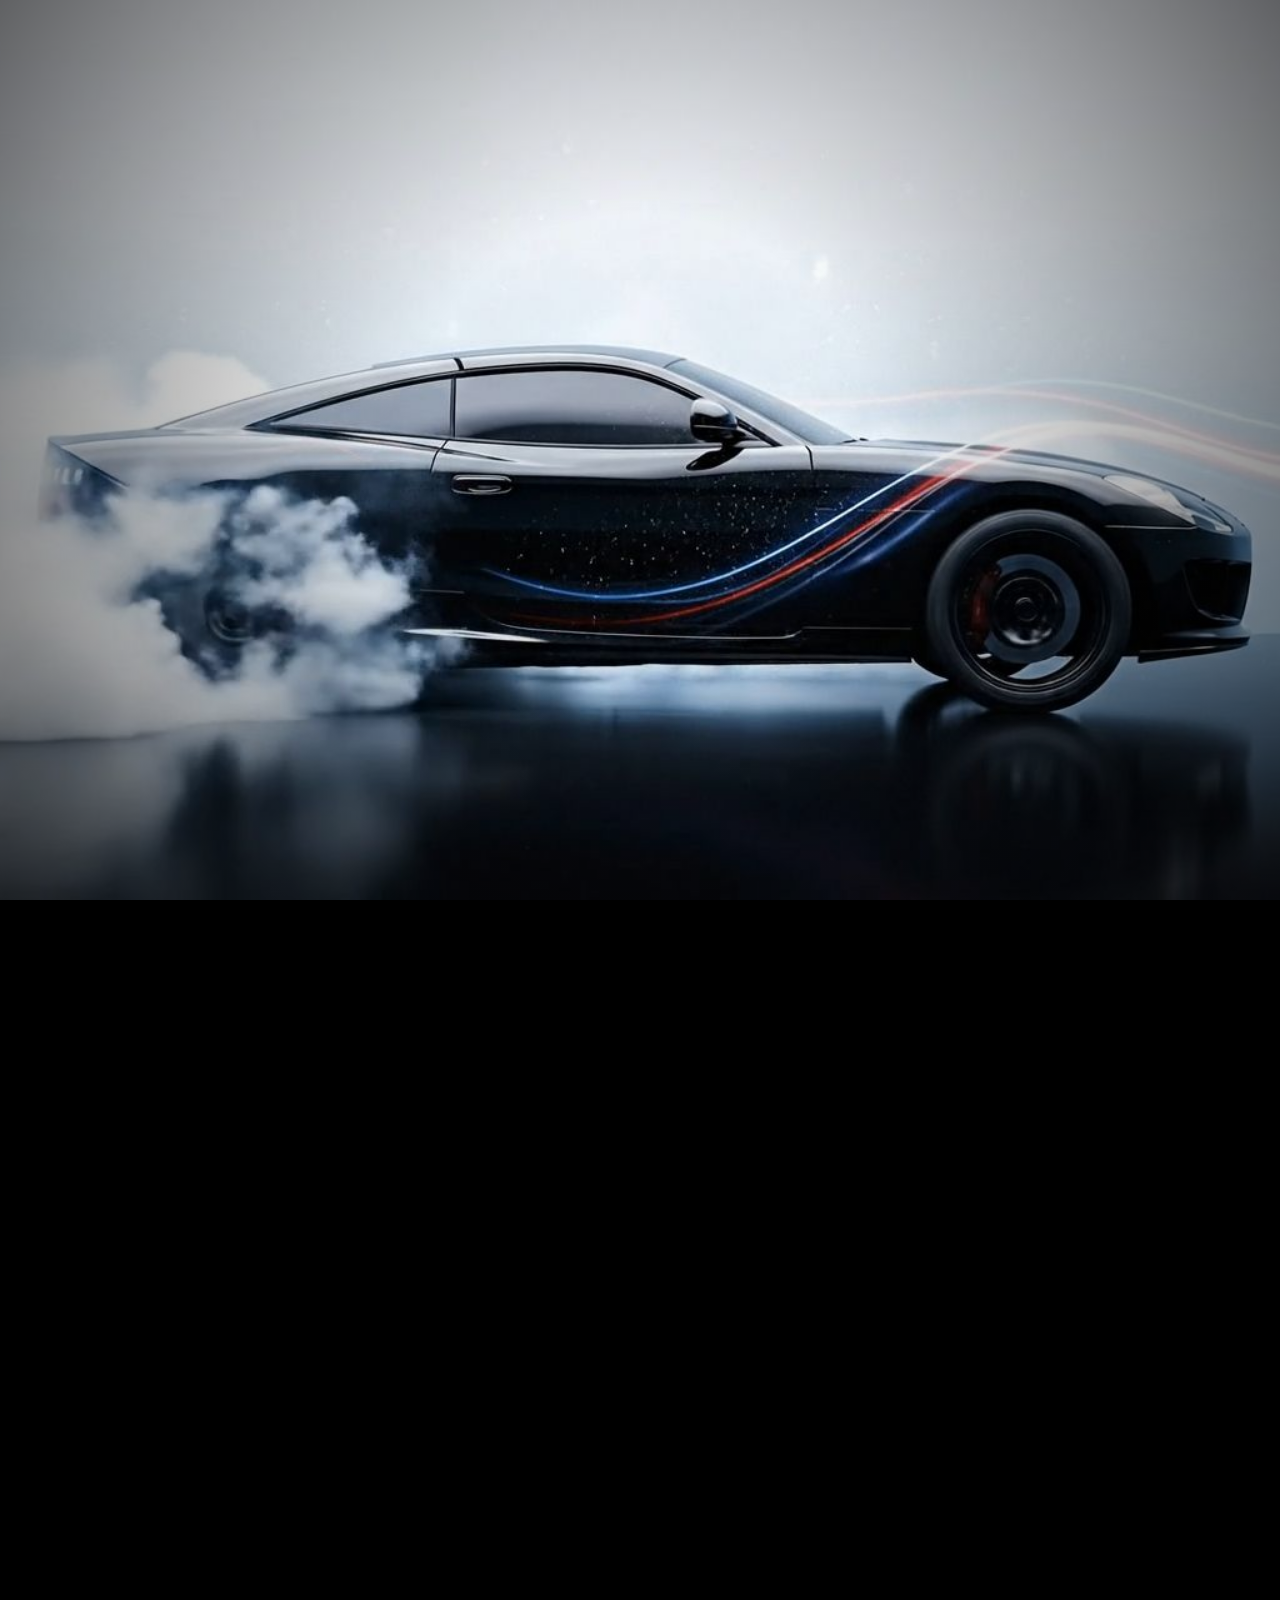
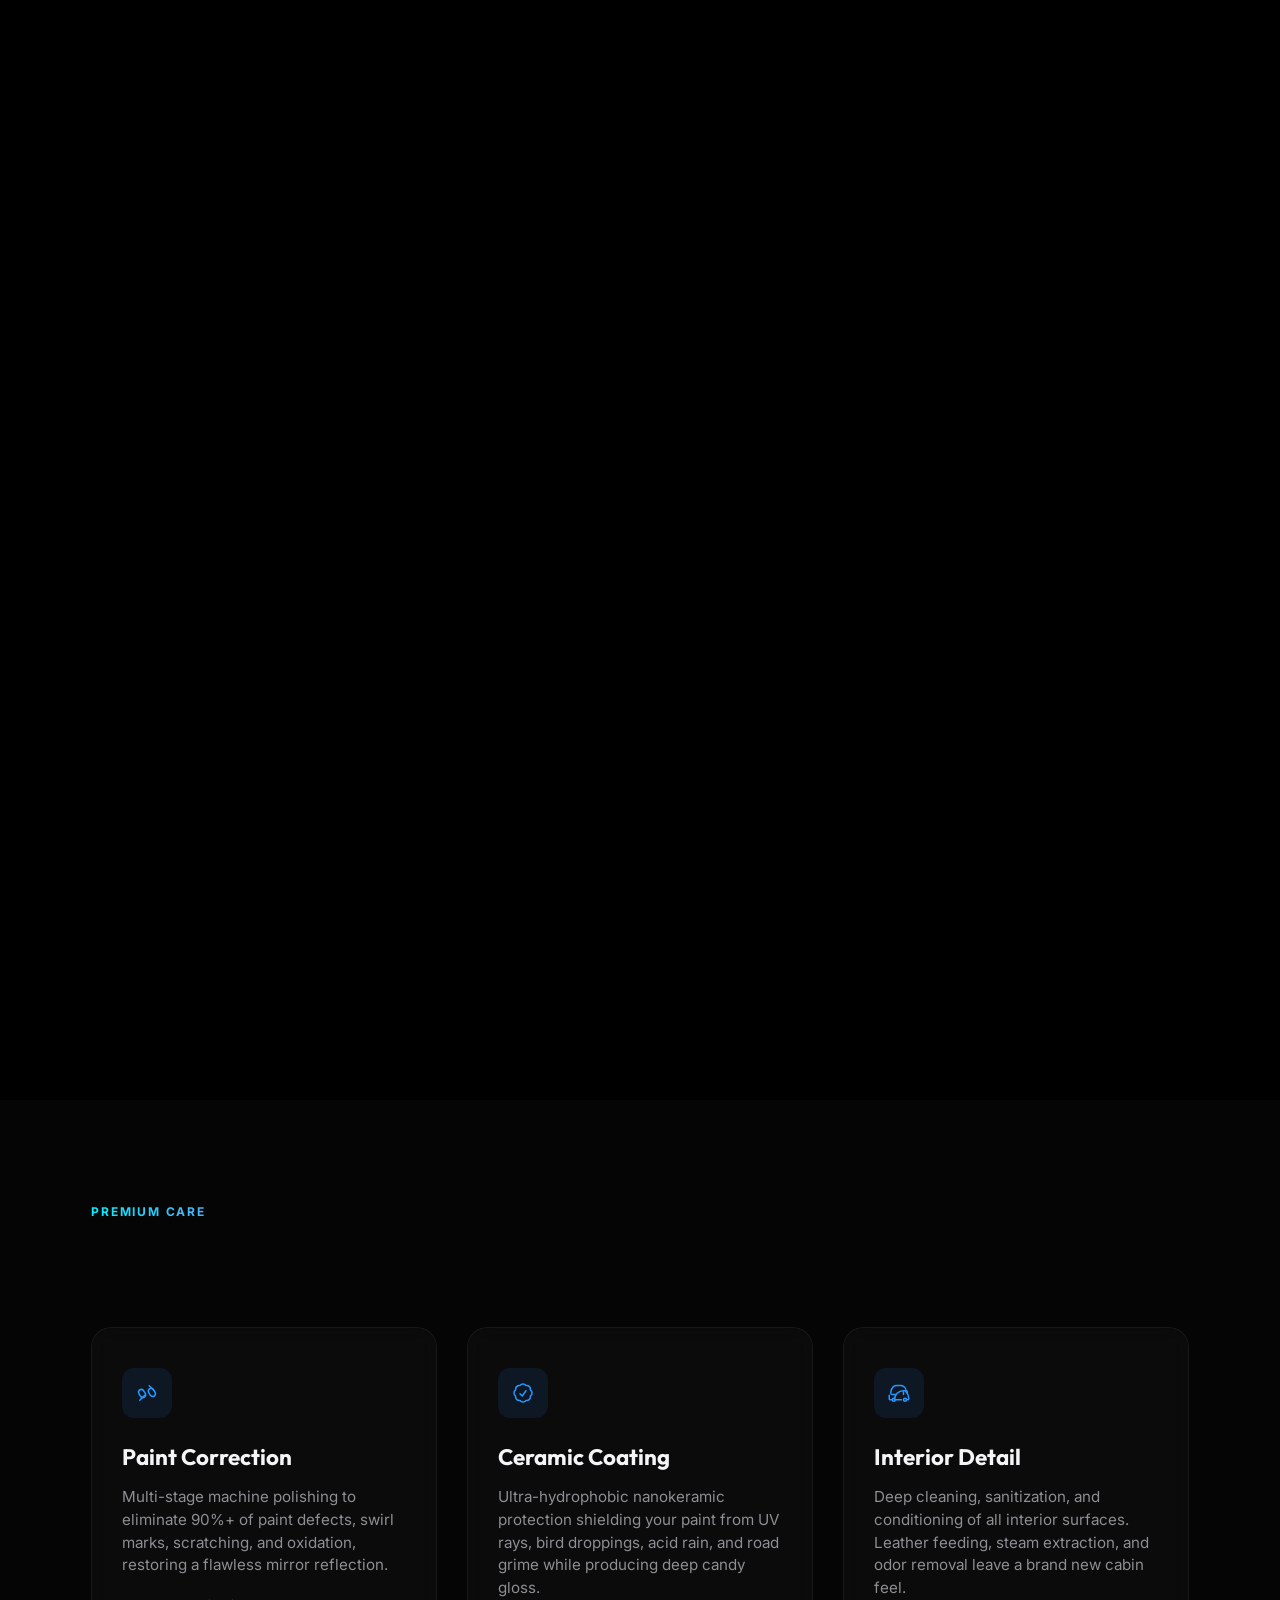
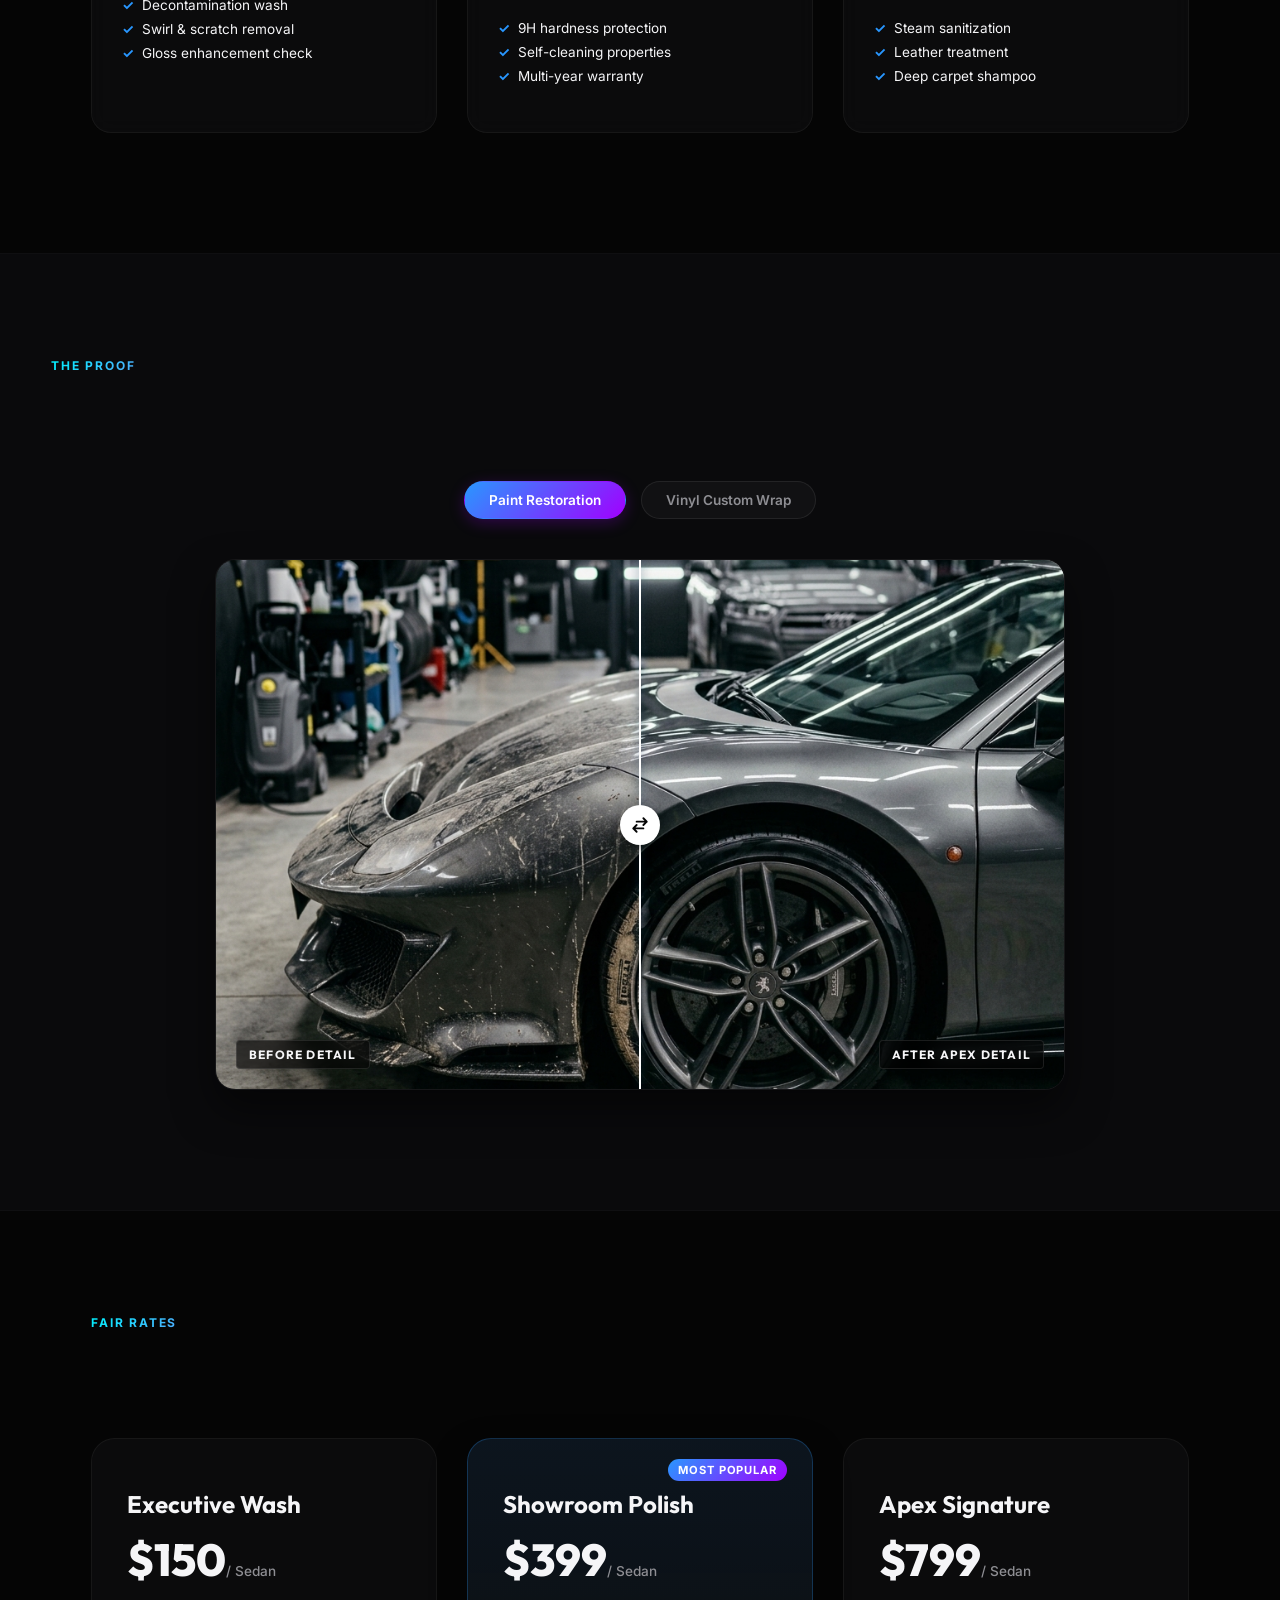
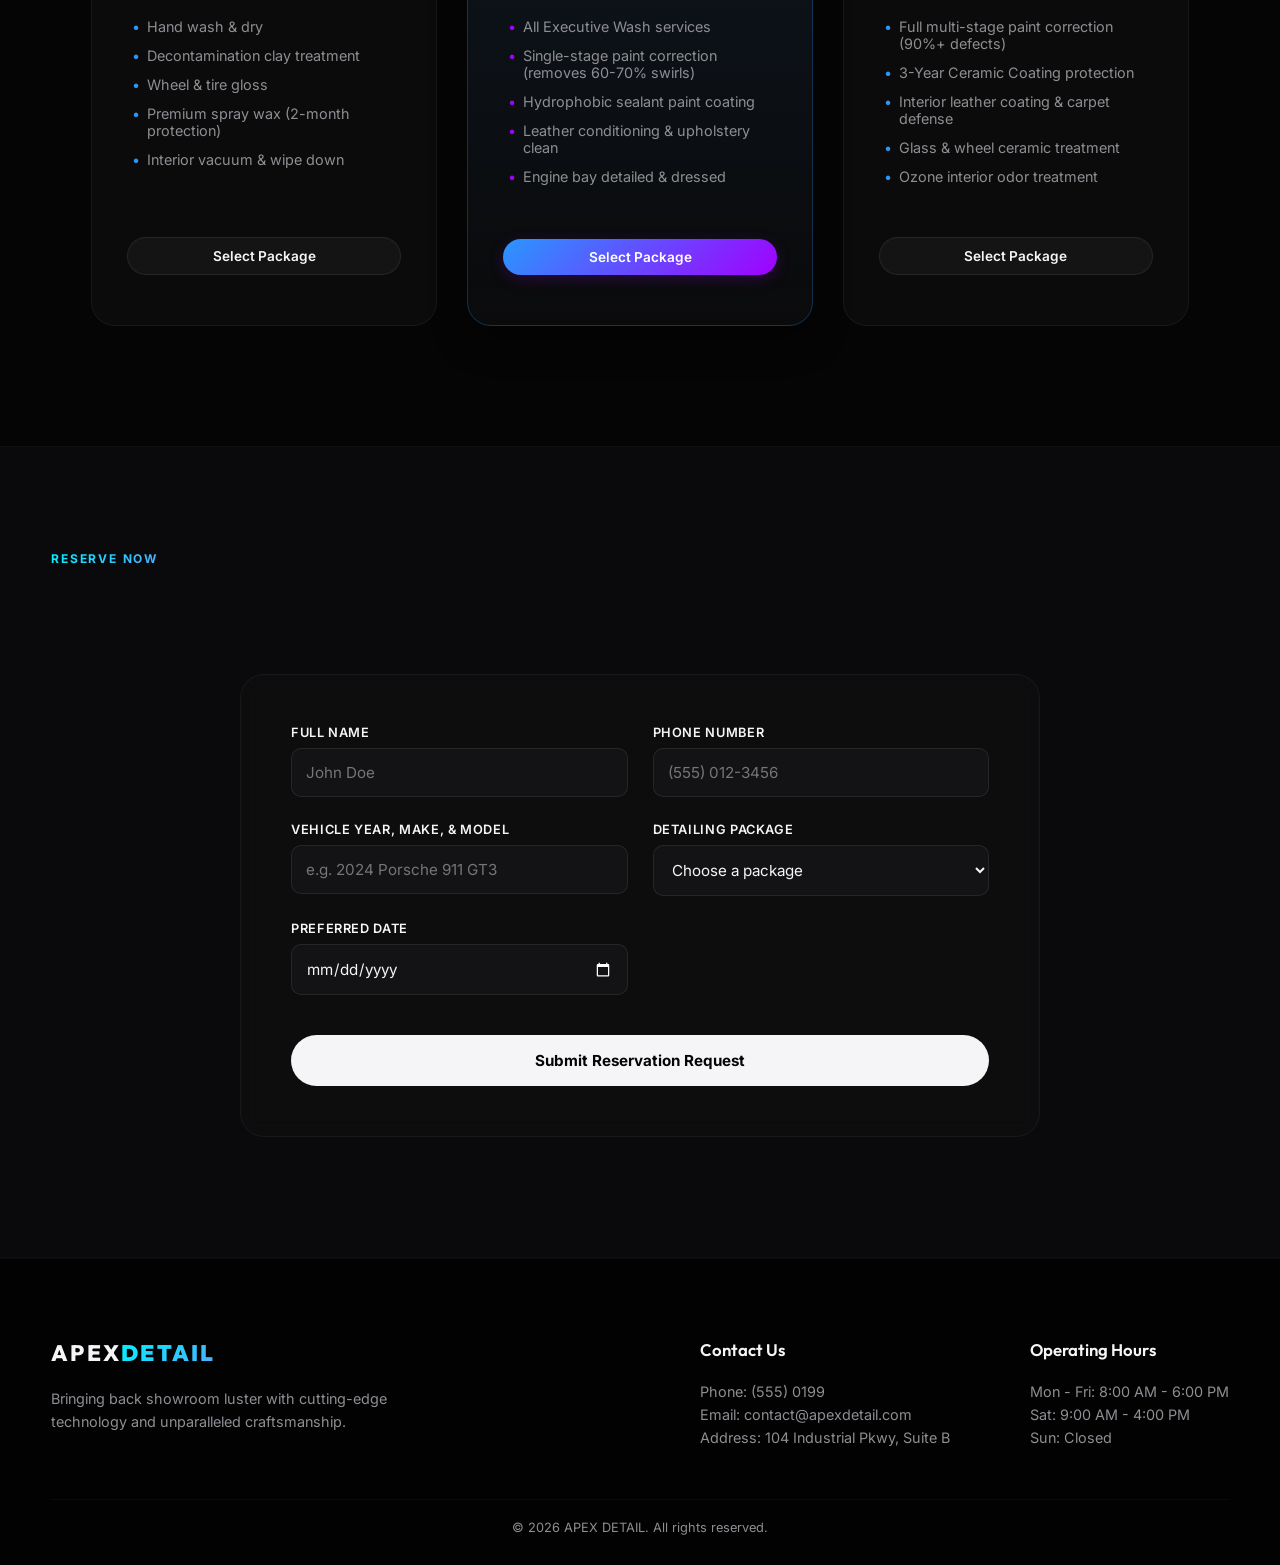
==== commit 23f25173: "Add cache busting to styles and scripts" ====
--- a/index.html
+++ b/index.html
@@ -8,7 +8,7 @@
     <link rel="preconnect" href="https://fonts.googleapis.com">
     <link rel="preconnect" href="https://fonts.gstatic.com" crossorigin>
     <link href="https://fonts.googleapis.com/css2?family=Inter:wght@300;400;500;600;700&family=Outfit:wght@400;500;600;700;800;900&display=swap" rel="stylesheet">
-    <link rel="stylesheet" href="styles.css">
+    <link rel="stylesheet" href="styles.css?v=3">
 </head>
 <body>
     <!-- Preloader Overlay -->
@@ -285,6 +285,6 @@
         </div>
     </footer>
 
-    <script src="app.js"></script>
+    <script src="app.js?v=3"></script>
 </body>
 </html>
--- a/styles.css
+++ b/styles.css
@@ -106,7 +106,6 @@
     display: block;
     width: 100%;
     height: 100%;
-    object-fit: cover;
 }
 
 .canvas-gradient-overlay {
@@ -288,10 +287,7 @@
     display: inline-block;
     transform: translateY(105%);
     transition: transform 0.9s cubic-bezier(0.16, 1, 0.3, 1);
-    /* Set text background gradient again to ensure spans receive it */
-    background: linear-gradient(180deg, #ffffff 0%, #a2a2a6 100%);
-    -webkit-background-clip: text;
-    -webkit-text-fill-color: transparent;
+    color: #ffffff; /* Solid fallback color to prevent WebKit clipping bugs on mobile */
 }
 
 .text-reveal.active .word-inner {
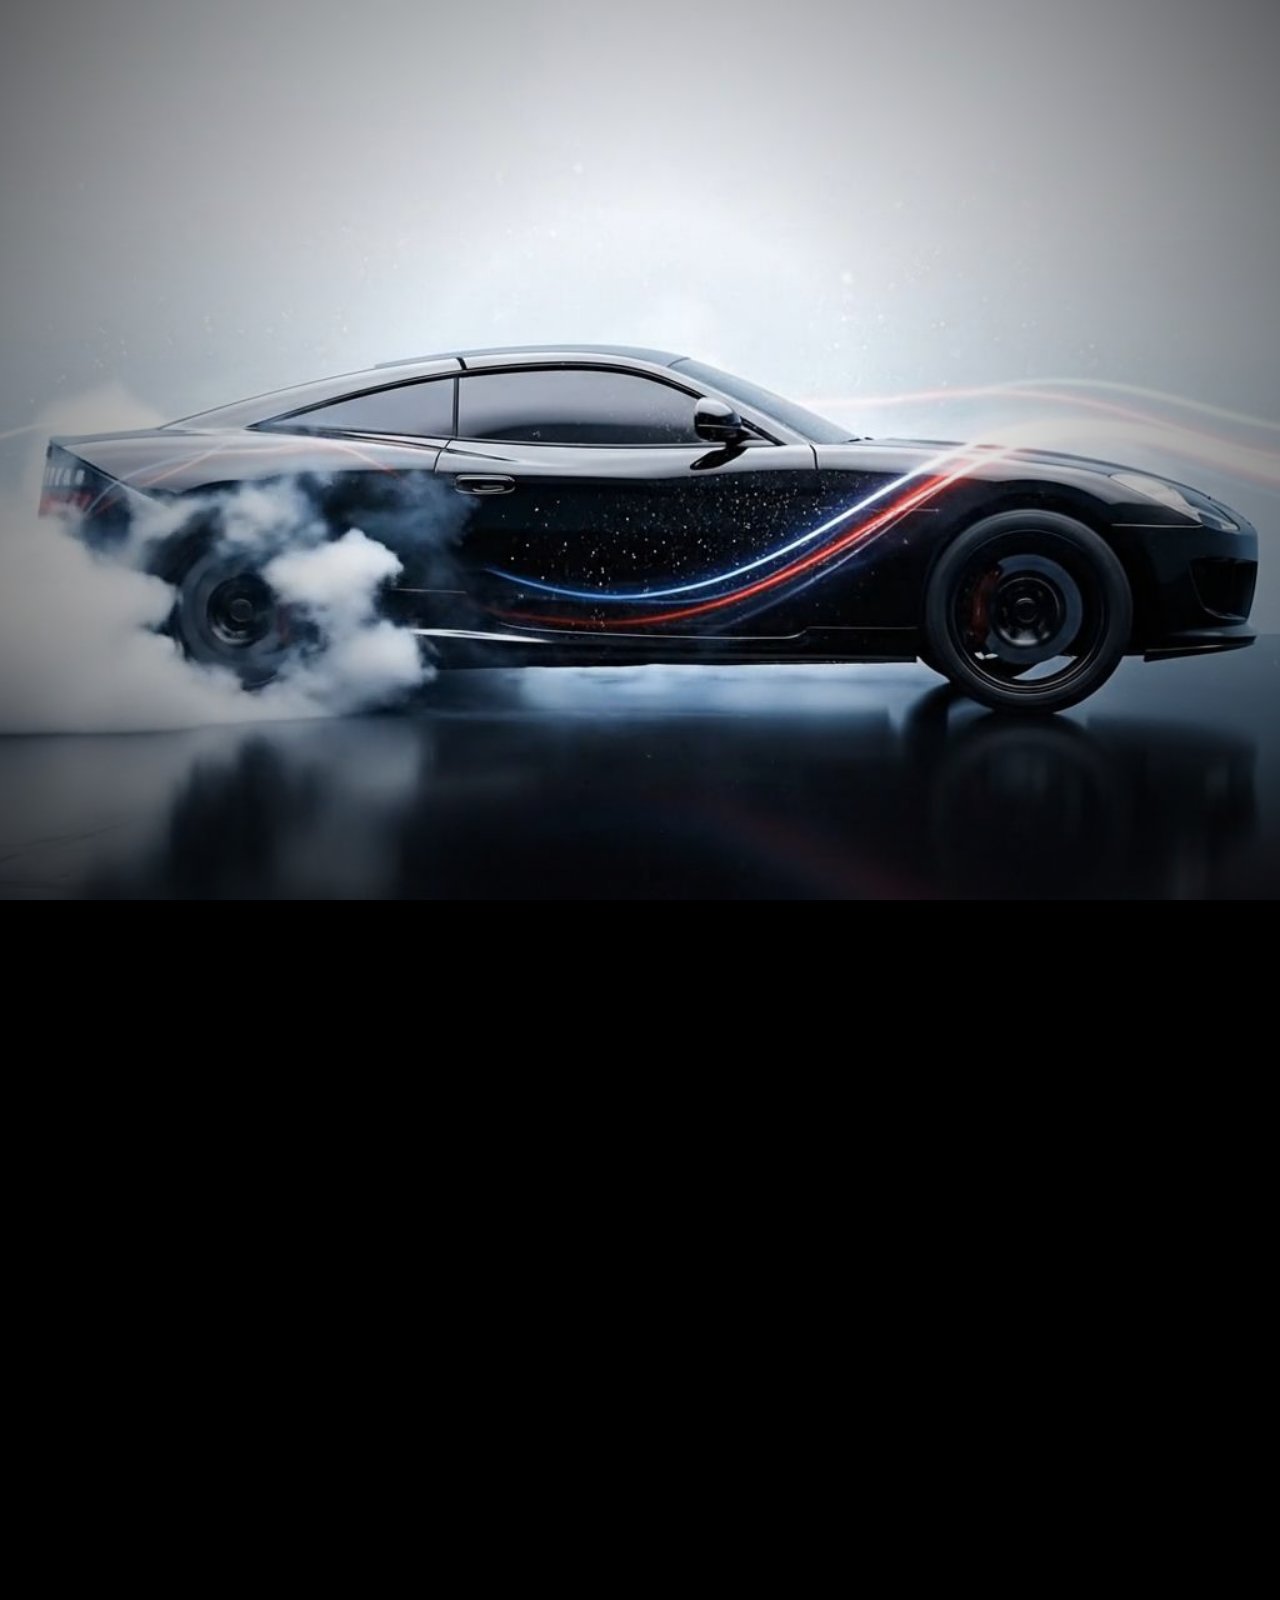
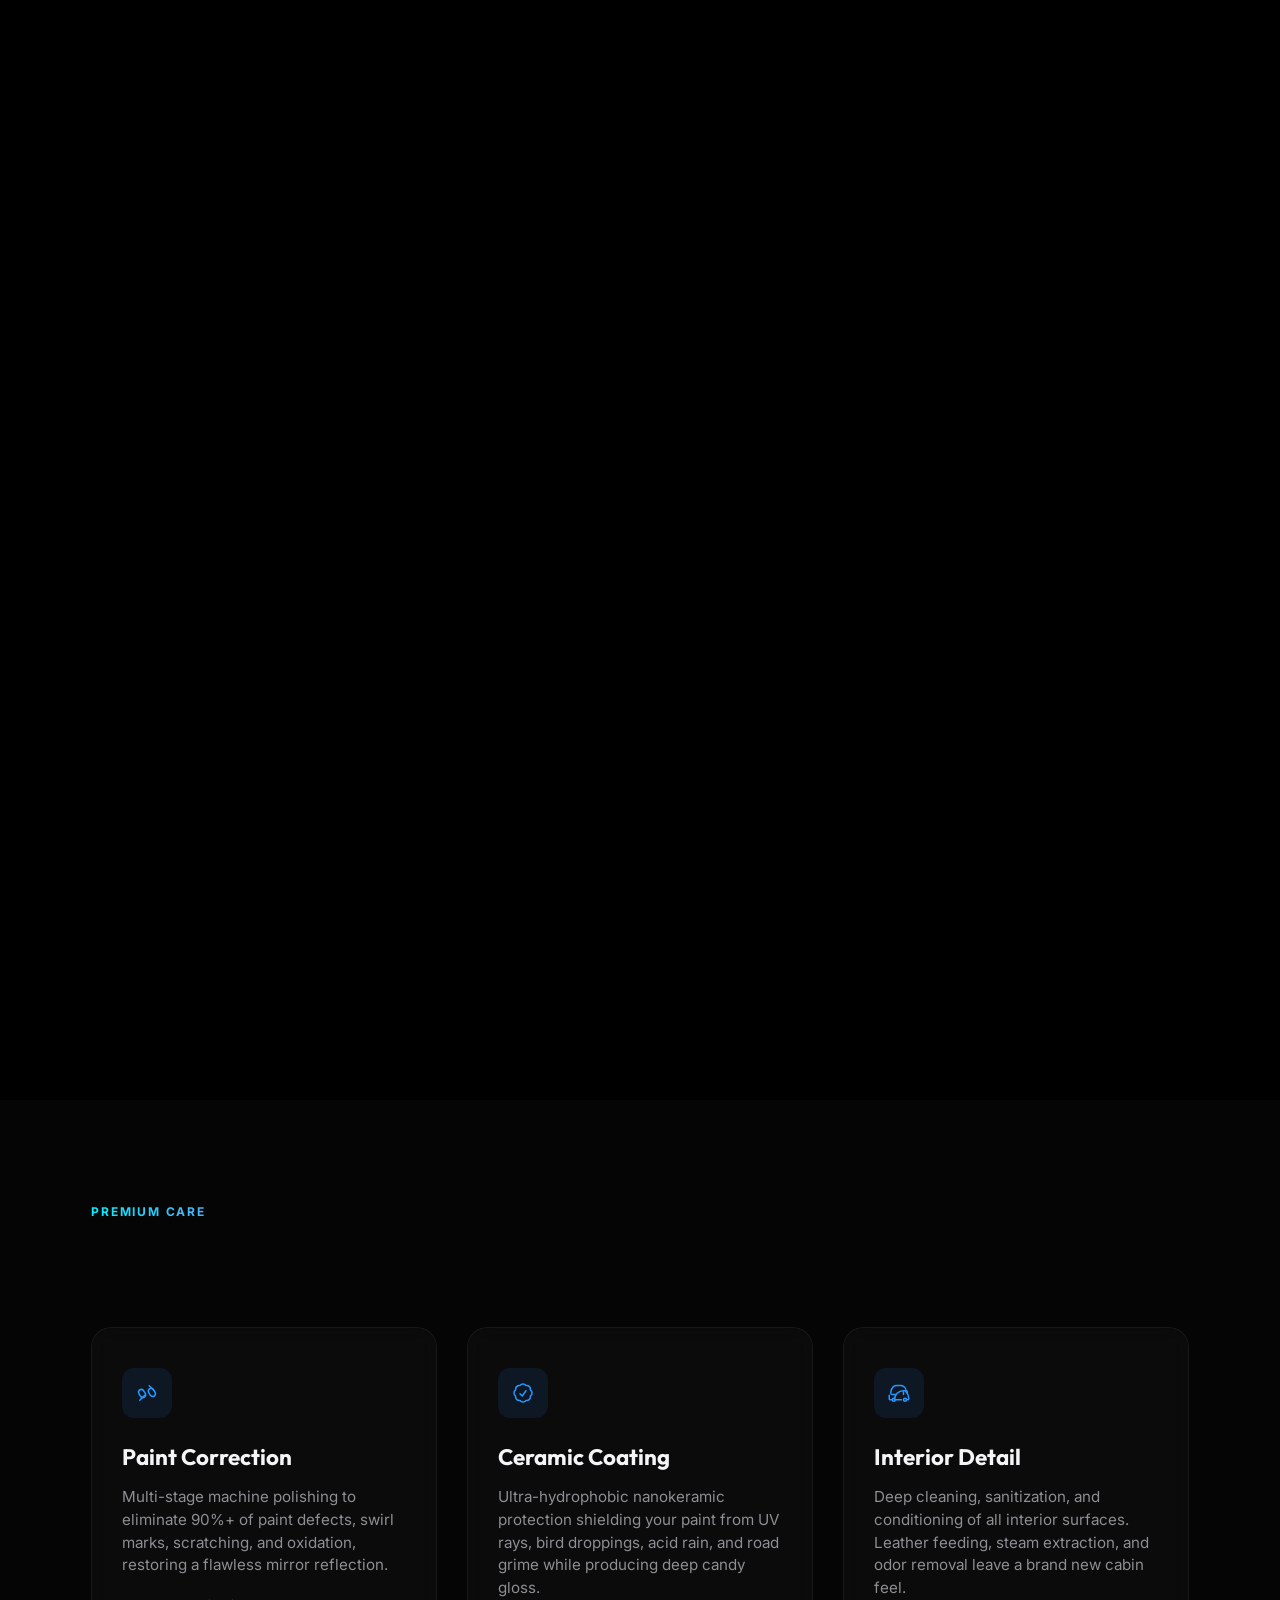
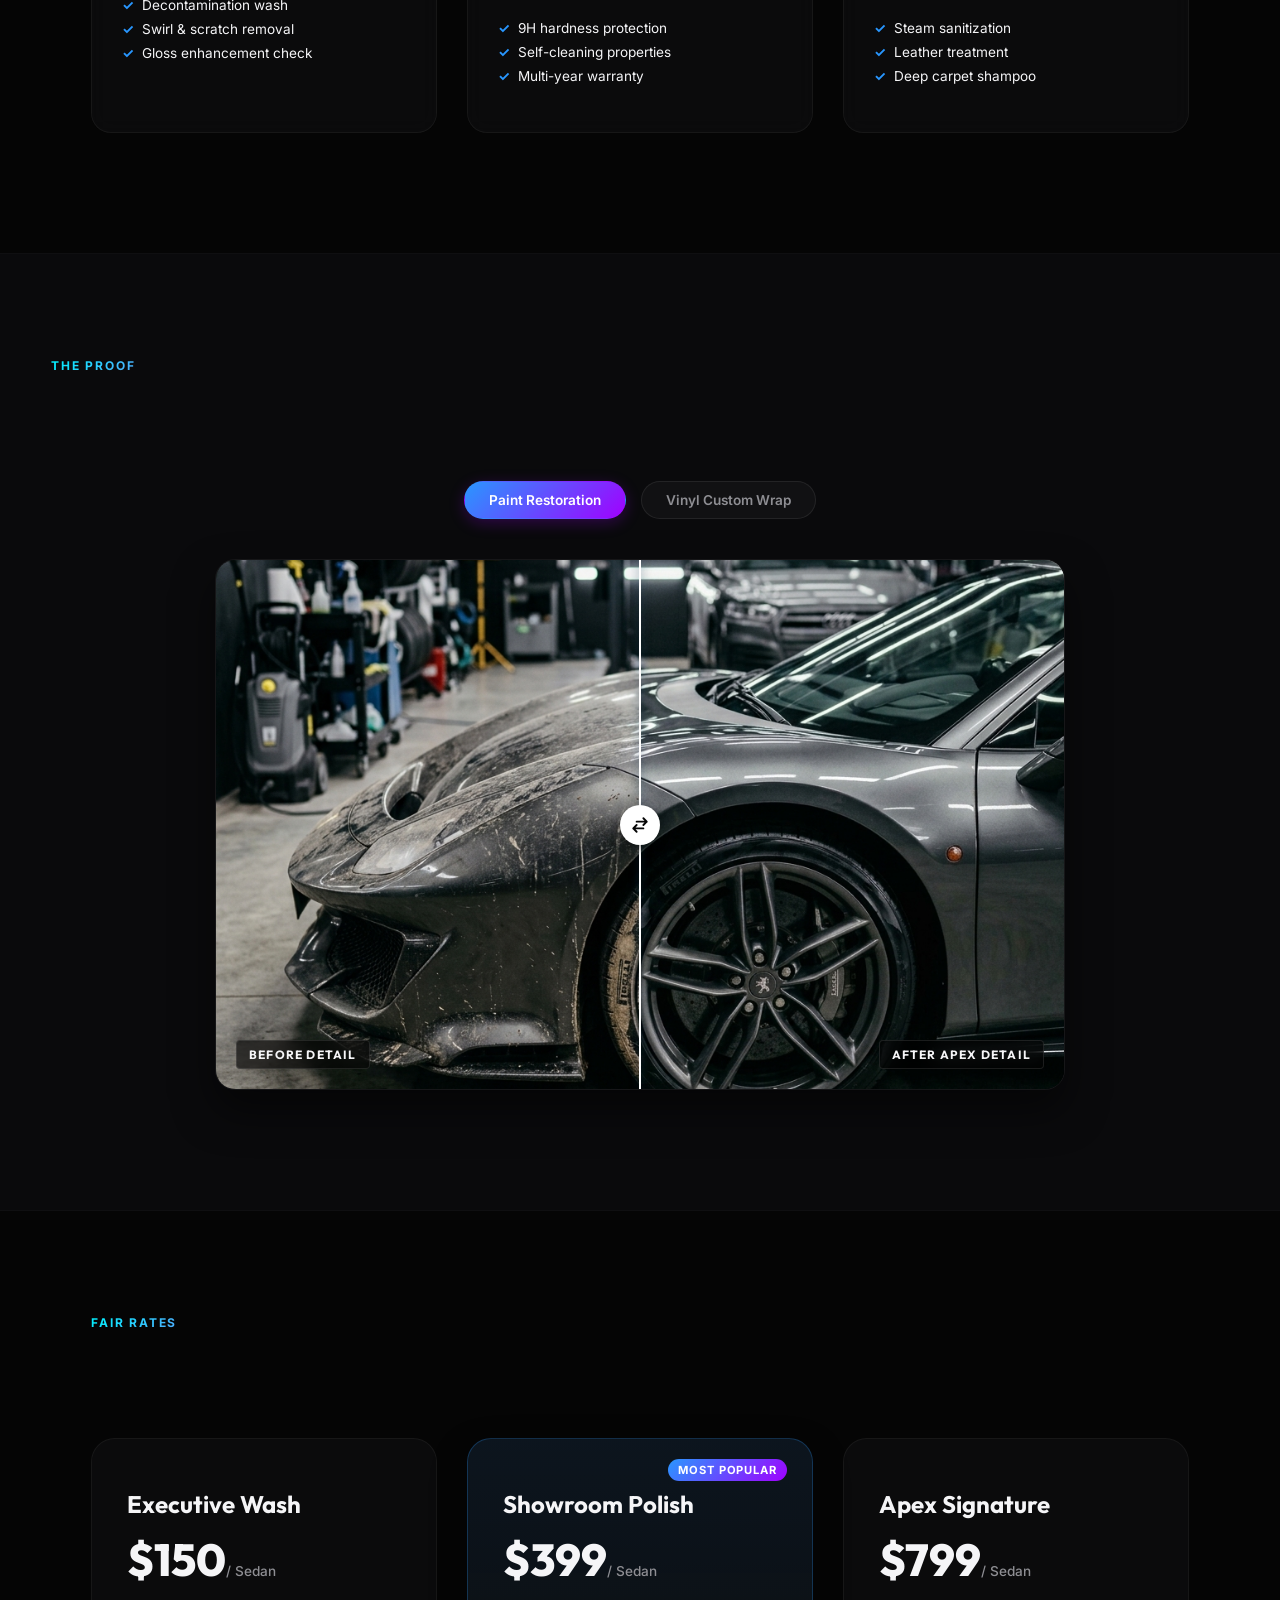
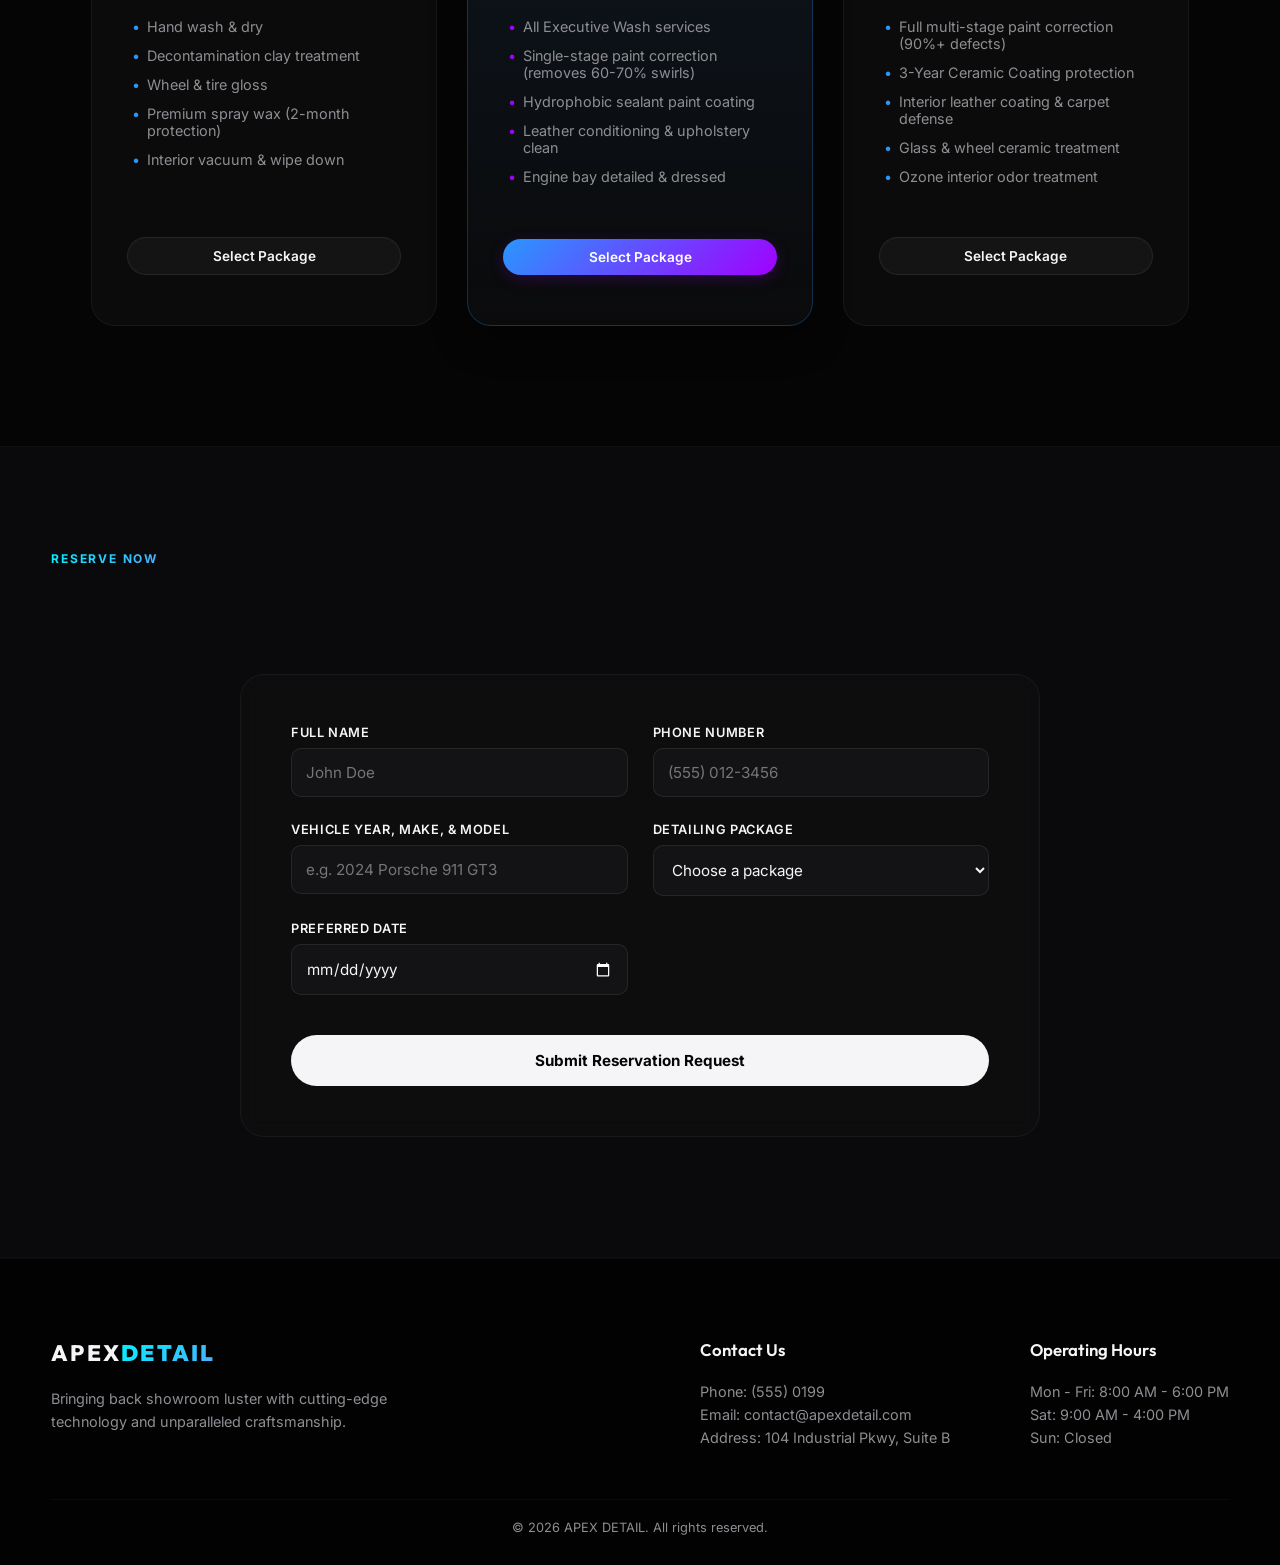
==== commit 4a3bb141: "Implement cinema centered landscape layout on mobile with cache version v5" ====
--- a/index.html
+++ b/index.html
@@ -8,7 +8,7 @@
     <link rel="preconnect" href="https://fonts.googleapis.com">
     <link rel="preconnect" href="https://fonts.gstatic.com" crossorigin>
     <link href="https://fonts.googleapis.com/css2?family=Inter:wght@300;400;500;600;700&family=Outfit:wght@400;500;600;700;800;900&display=swap" rel="stylesheet">
-    <link rel="stylesheet" href="styles.css?v=3">
+    <link rel="stylesheet" href="styles.css?v=5">
 </head>
 <body>
     <!-- Preloader Overlay -->
@@ -285,6 +285,6 @@
         </div>
     </footer>
 
-    <script src="app.js?v=3"></script>
+    <script src="app.js?v=5"></script>
 </body>
 </html>
--- a/styles.css
+++ b/styles.css
@@ -102,6 +102,13 @@
     background-color: #000;
 }
 
+@media (max-width: 768px) {
+    .canvas-container {
+        height: 56.25vw; /* 16:9 Aspect Ratio */
+        top: calc(50vh - 28.125vw); /* Centered vertically on the mobile screen */
+    }
+}
+
 #animation-canvas {
     display: block;
     width: 100%;
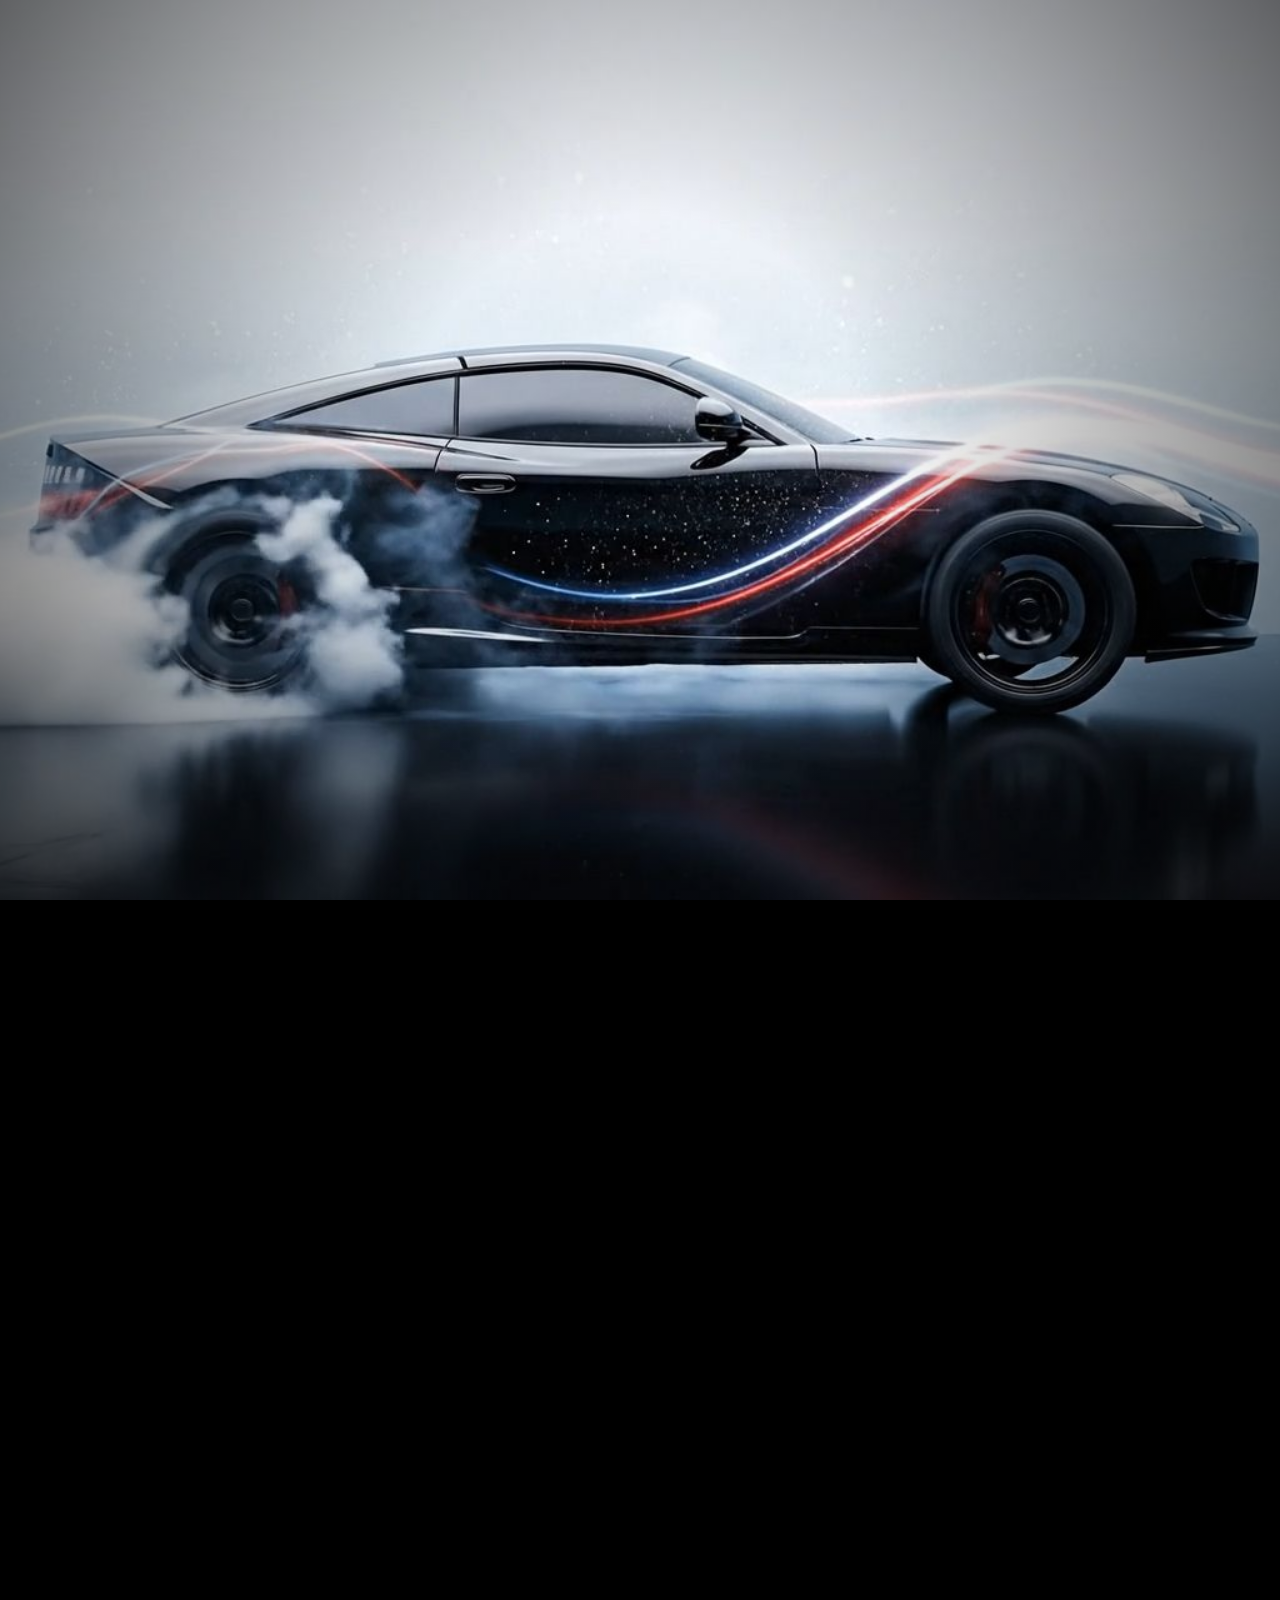
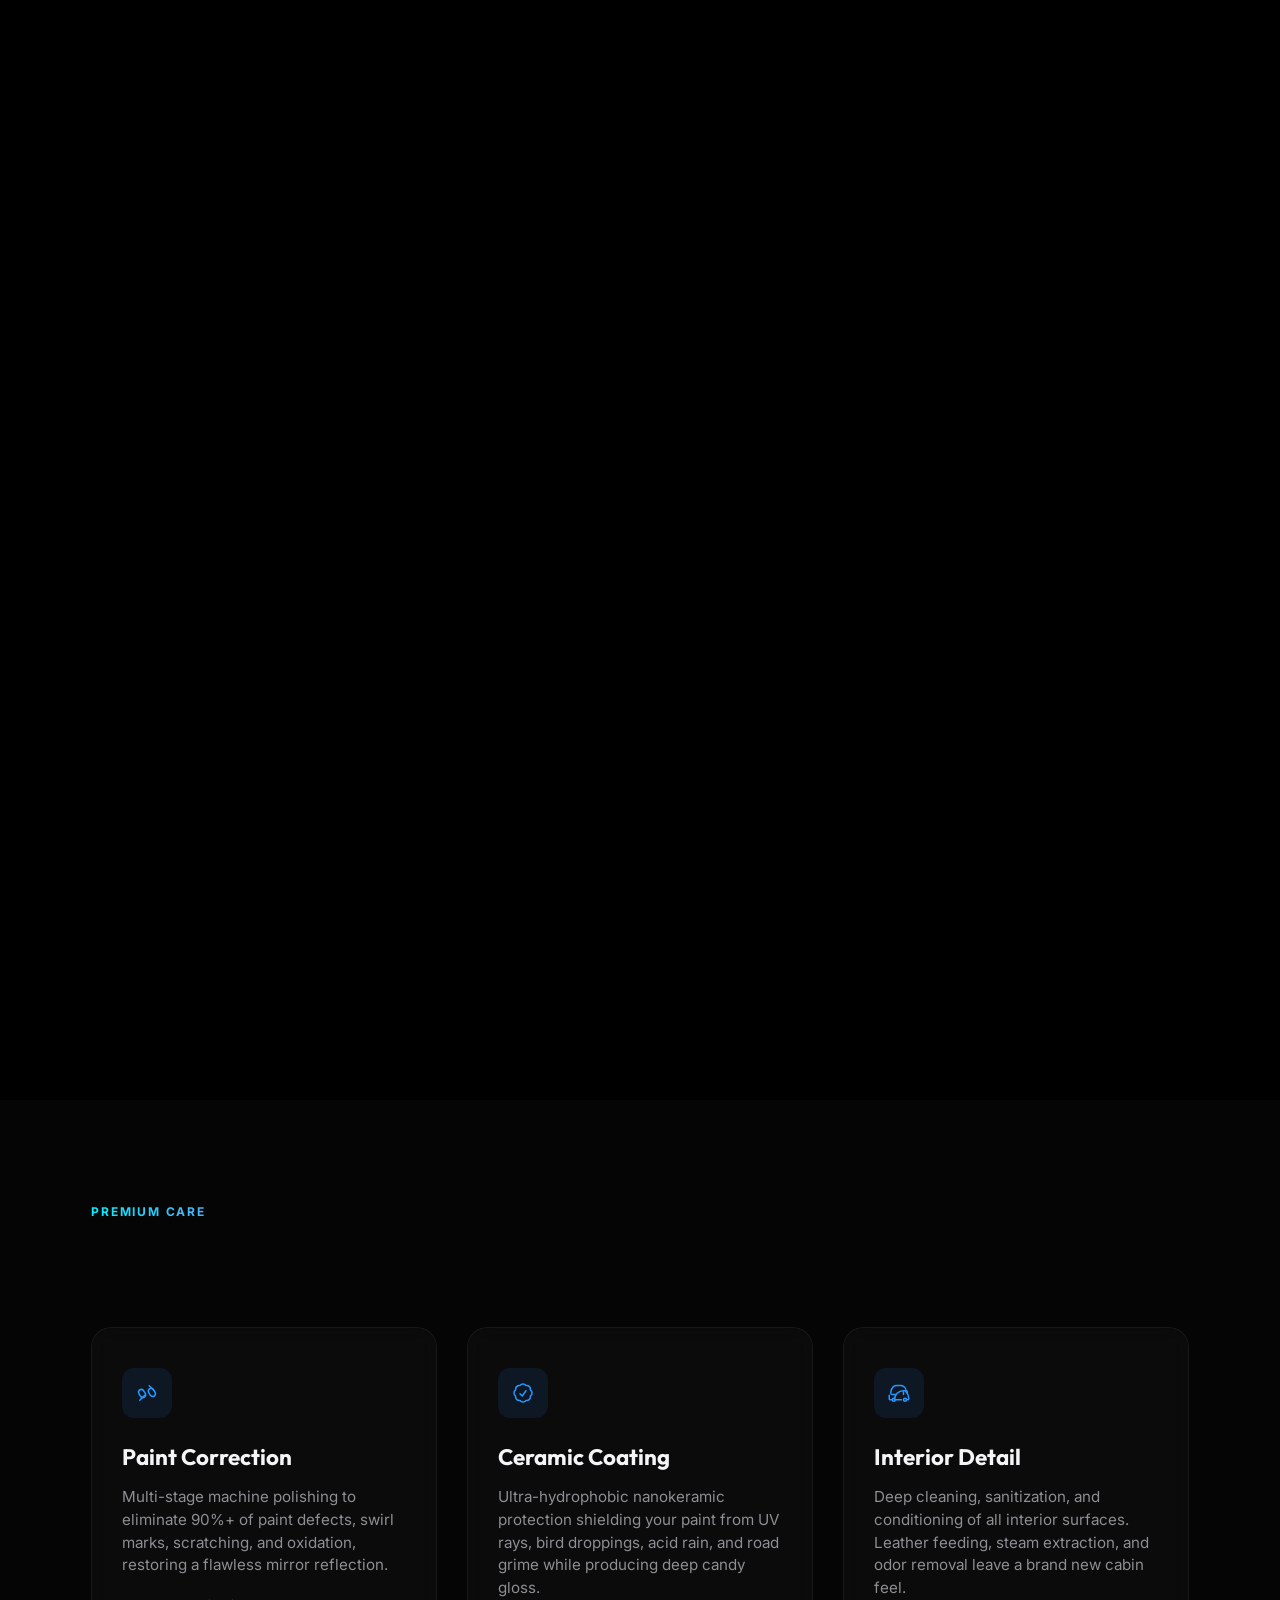
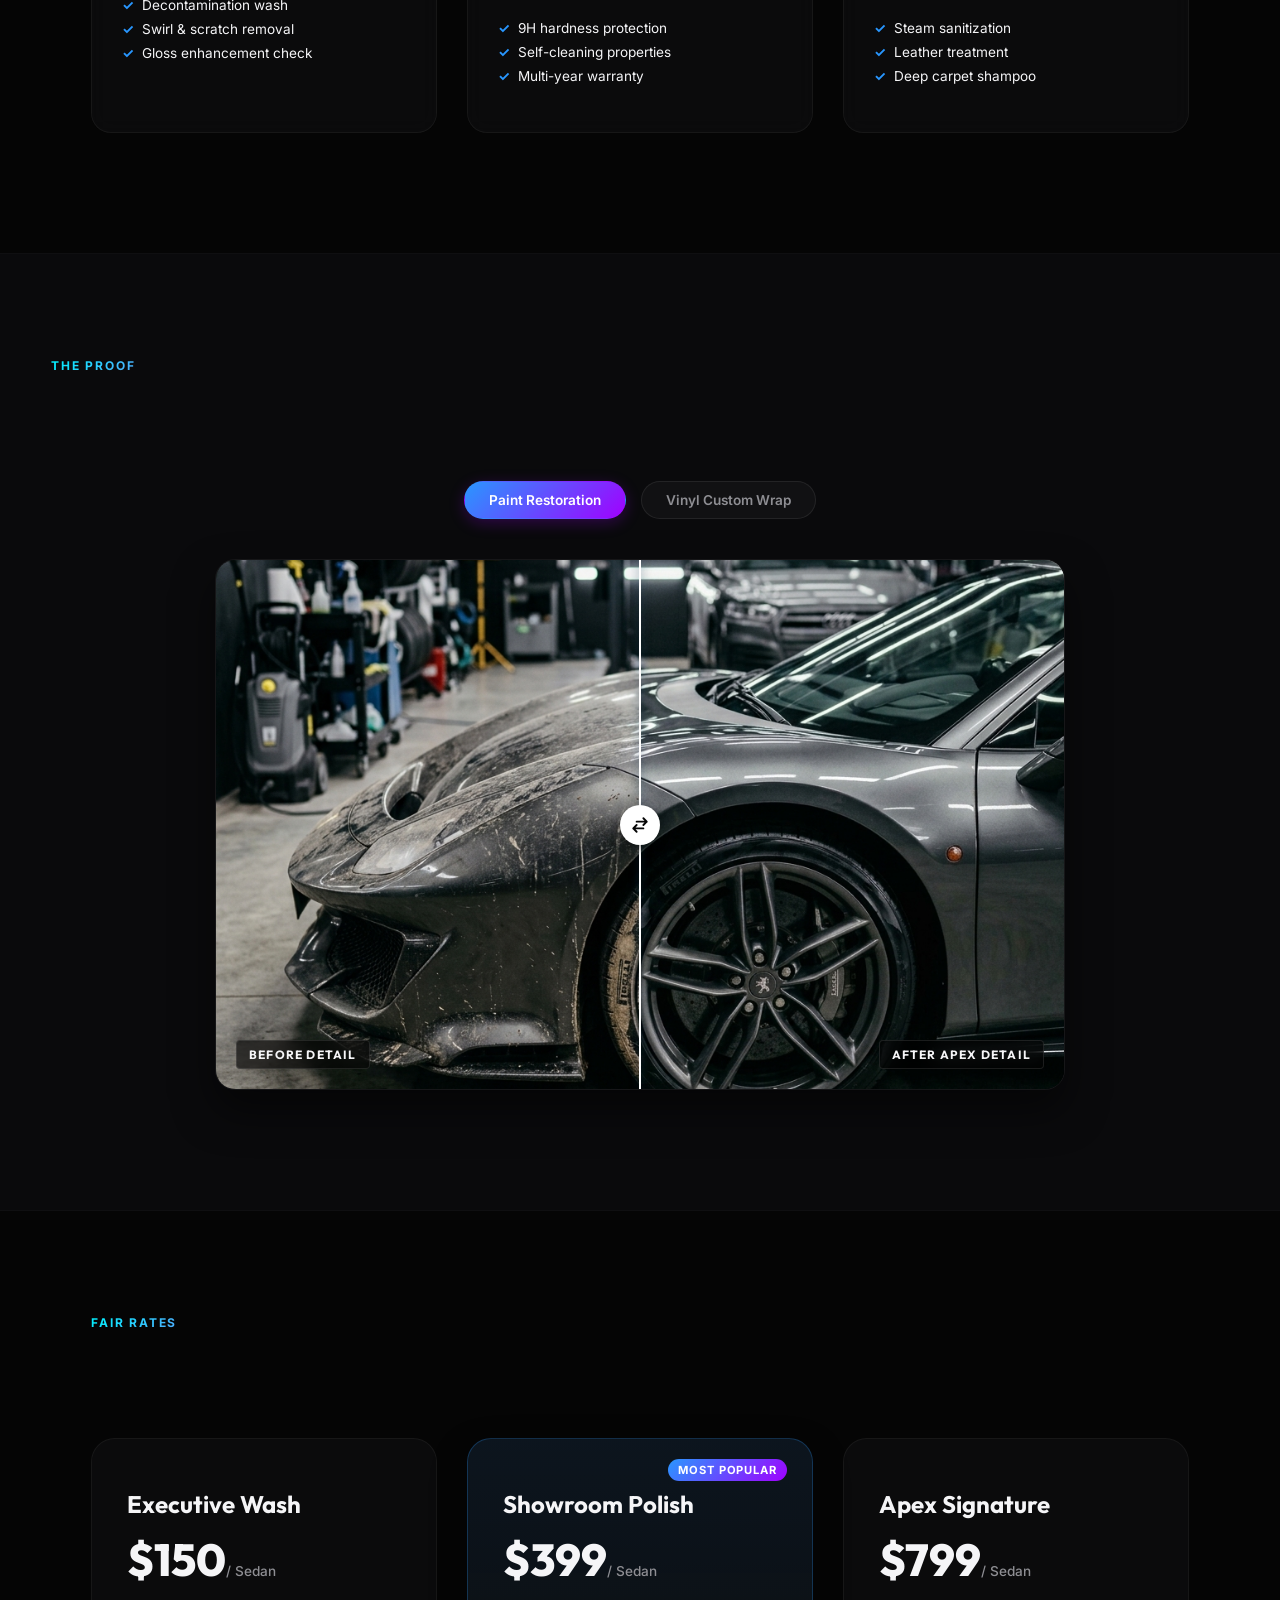
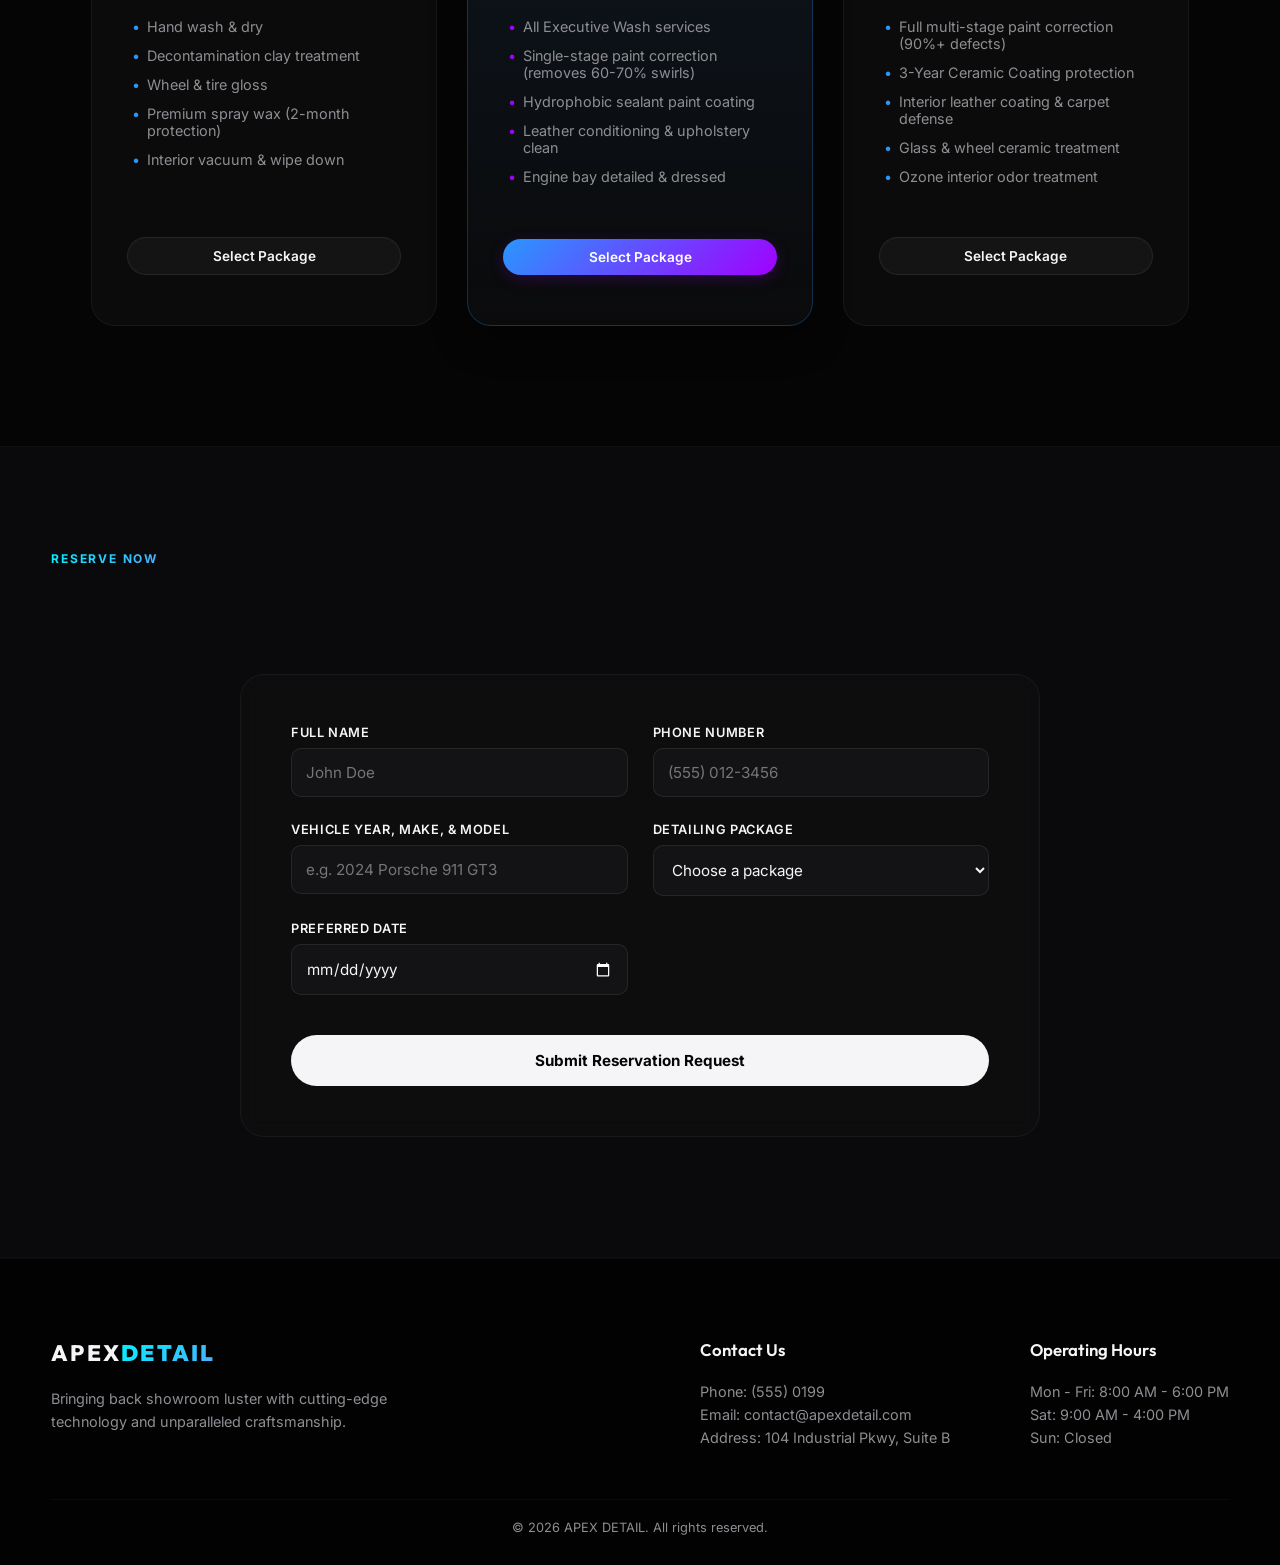
==== commit b5788e90: "Implement Option B 1.4x scale zoomed fit on mobile with cache version v6" ====
--- a/index.html
+++ b/index.html
@@ -8,7 +8,7 @@
     <link rel="preconnect" href="https://fonts.googleapis.com">
     <link rel="preconnect" href="https://fonts.gstatic.com" crossorigin>
     <link href="https://fonts.googleapis.com/css2?family=Inter:wght@300;400;500;600;700&family=Outfit:wght@400;500;600;700;800;900&display=swap" rel="stylesheet">
-    <link rel="stylesheet" href="styles.css?v=5">
+    <link rel="stylesheet" href="styles.css?v=6">
 </head>
 <body>
     <!-- Preloader Overlay -->
@@ -285,6 +285,6 @@
         </div>
     </footer>
 
-    <script src="app.js?v=5"></script>
+    <script src="app.js?v=6"></script>
 </body>
 </html>
--- a/styles.css
+++ b/styles.css
@@ -102,12 +102,7 @@
     background-color: #000;
 }
 
-@media (max-width: 768px) {
-    .canvas-container {
-        height: 56.25vw; /* 16:9 Aspect Ratio */
-        top: calc(50vh - 28.125vw); /* Centered vertically on the mobile screen */
-    }
-}
+
 
 #animation-canvas {
     display: block;
